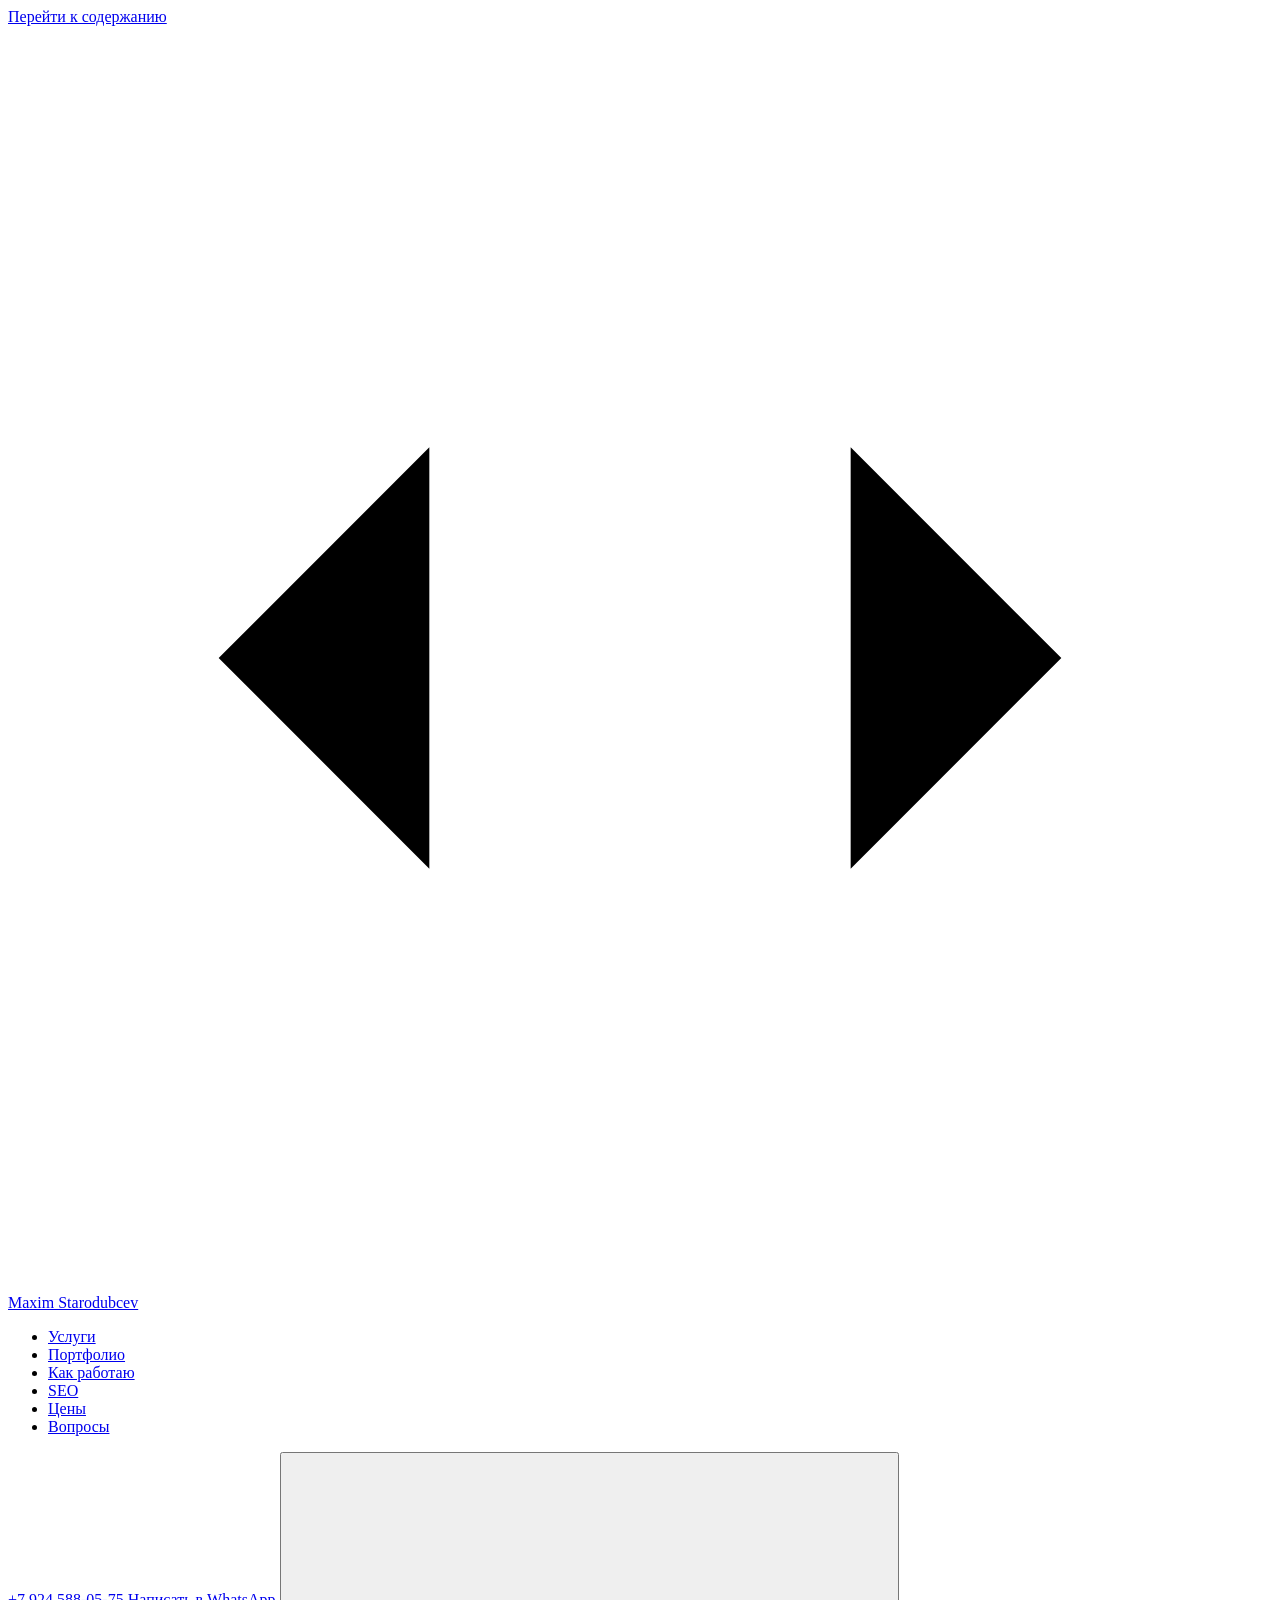
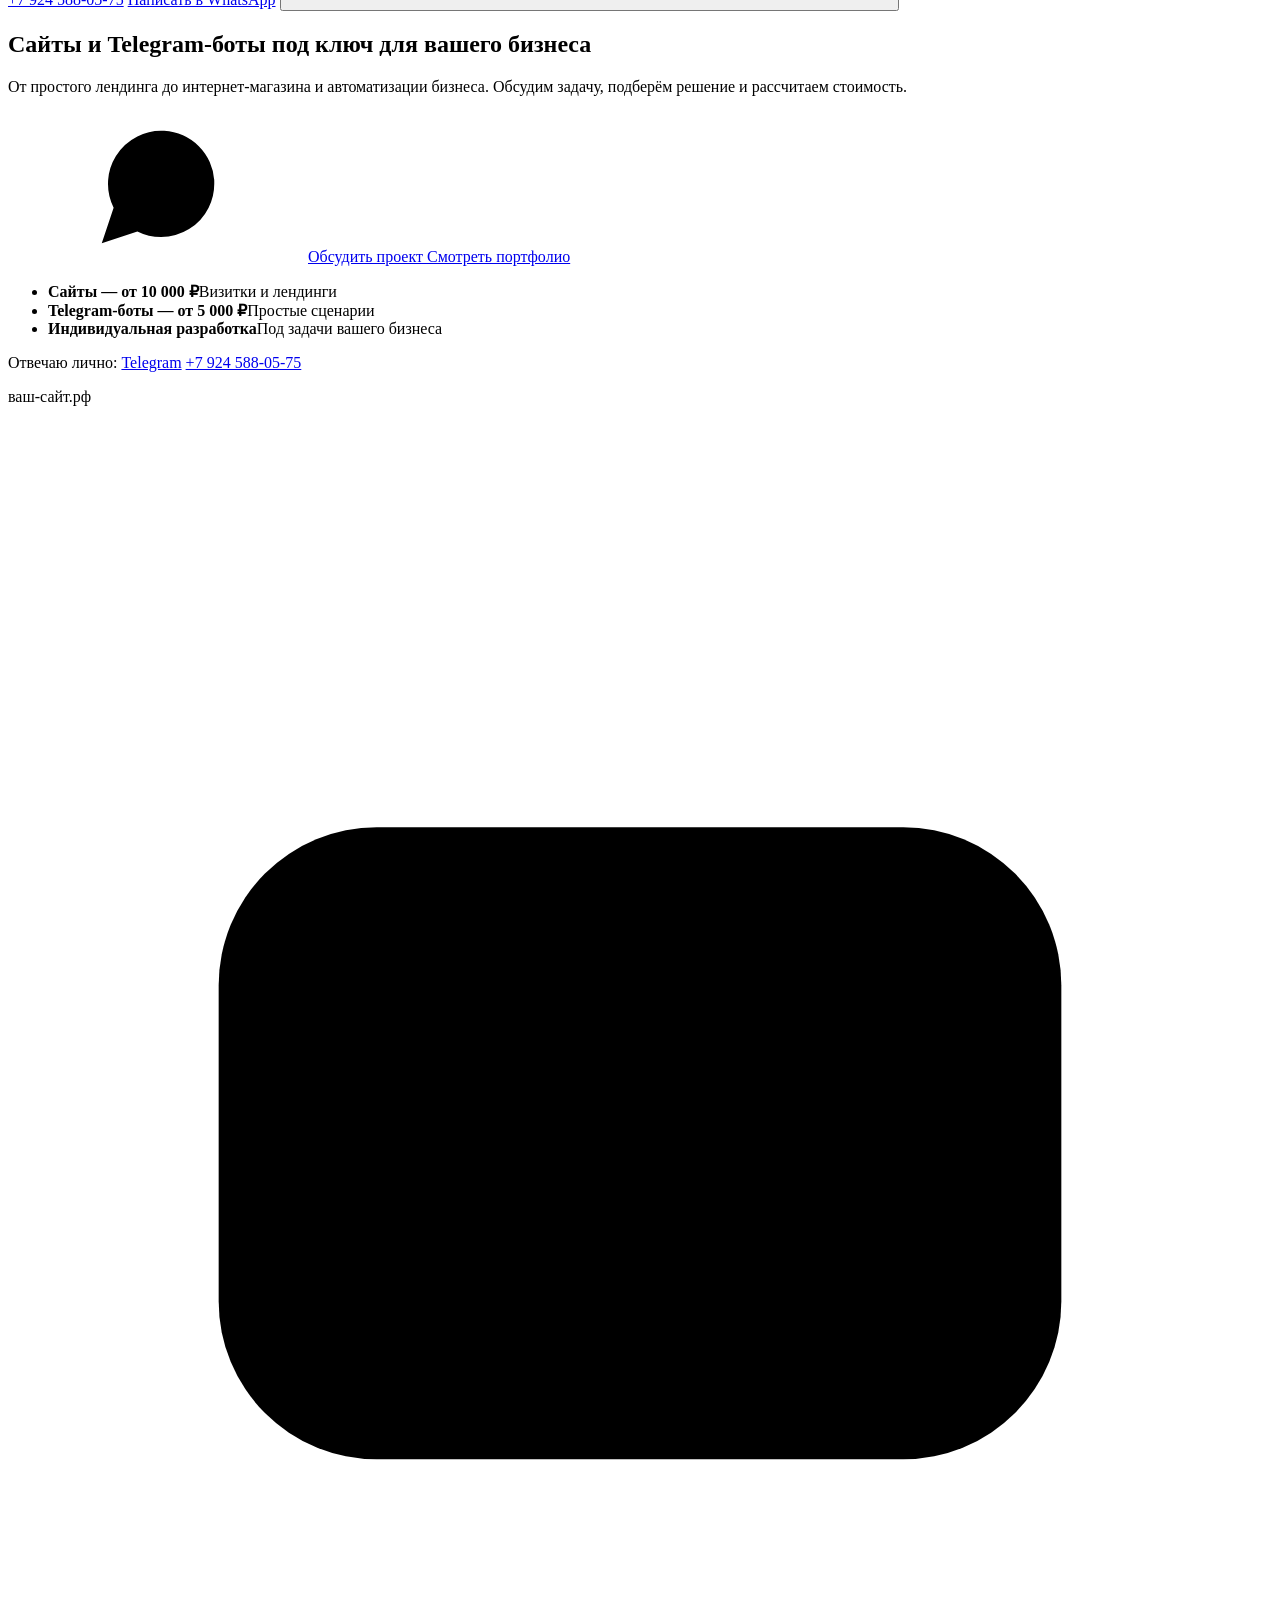
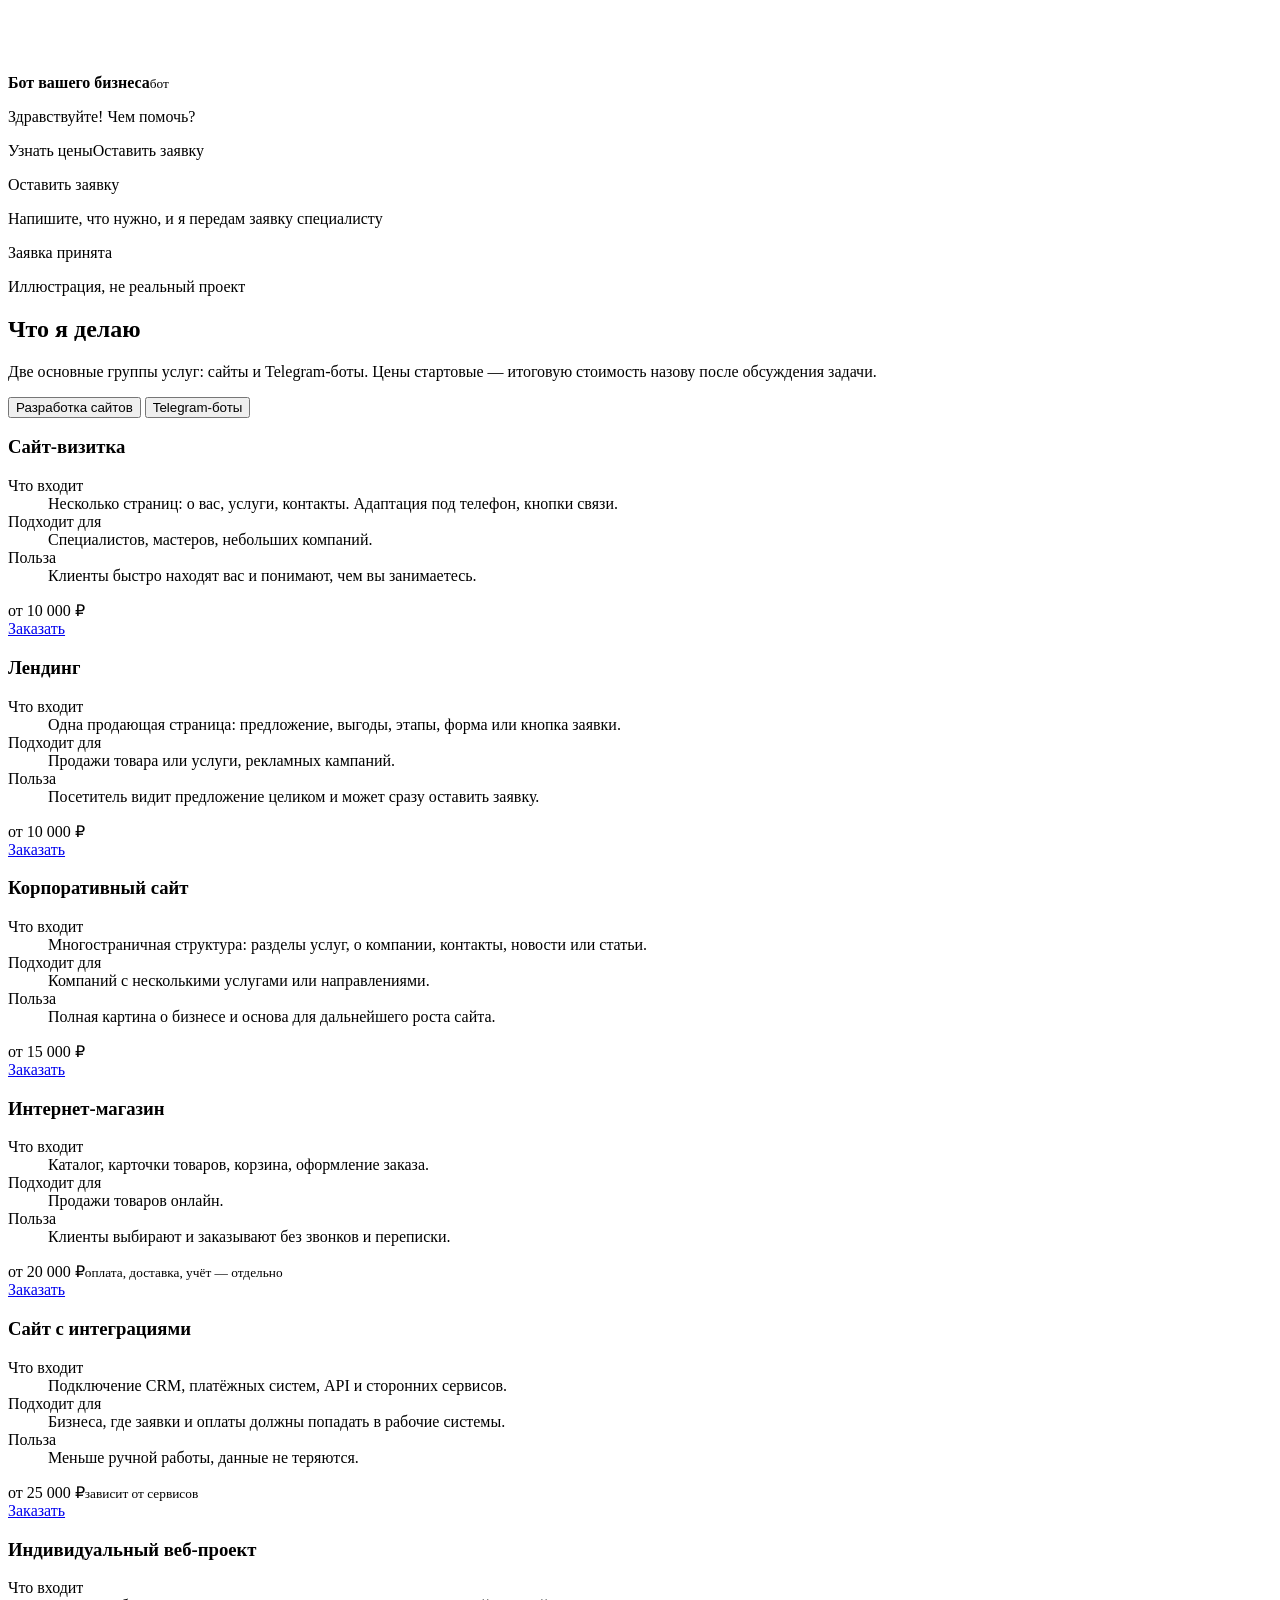
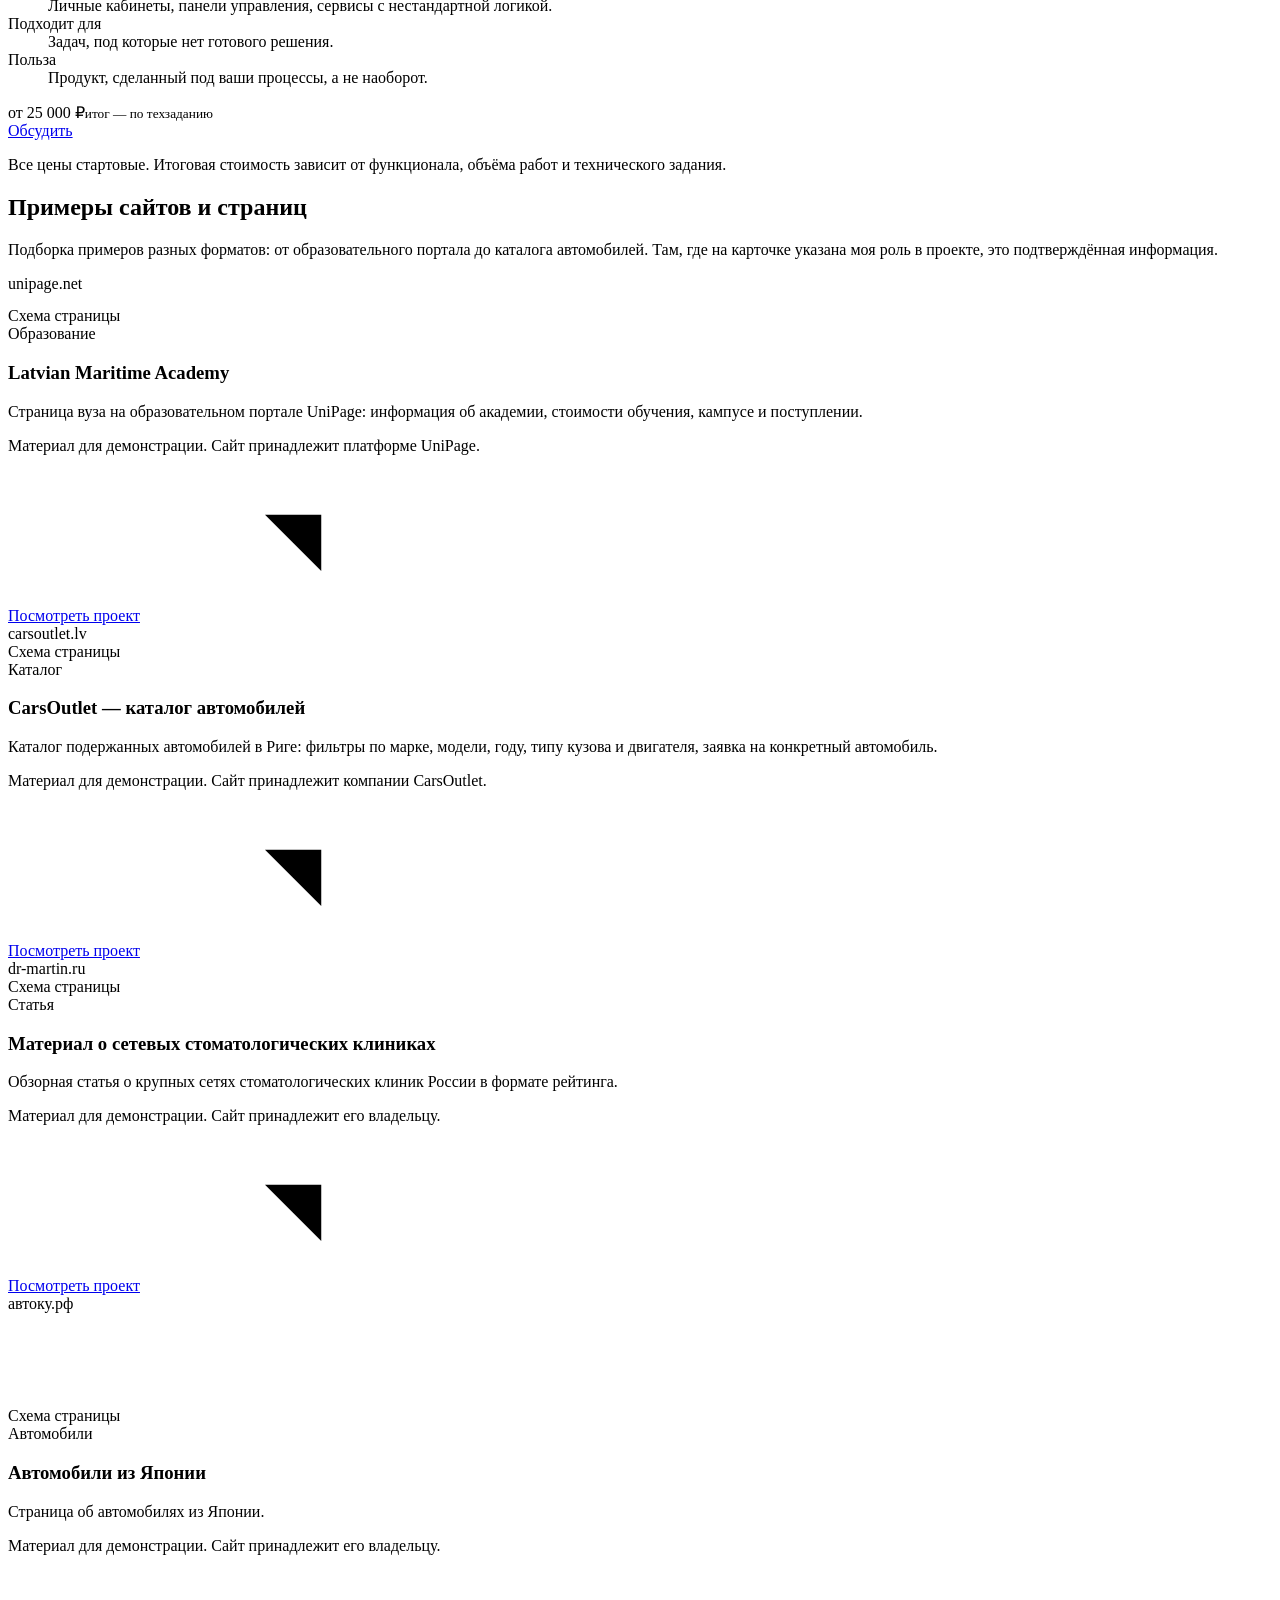
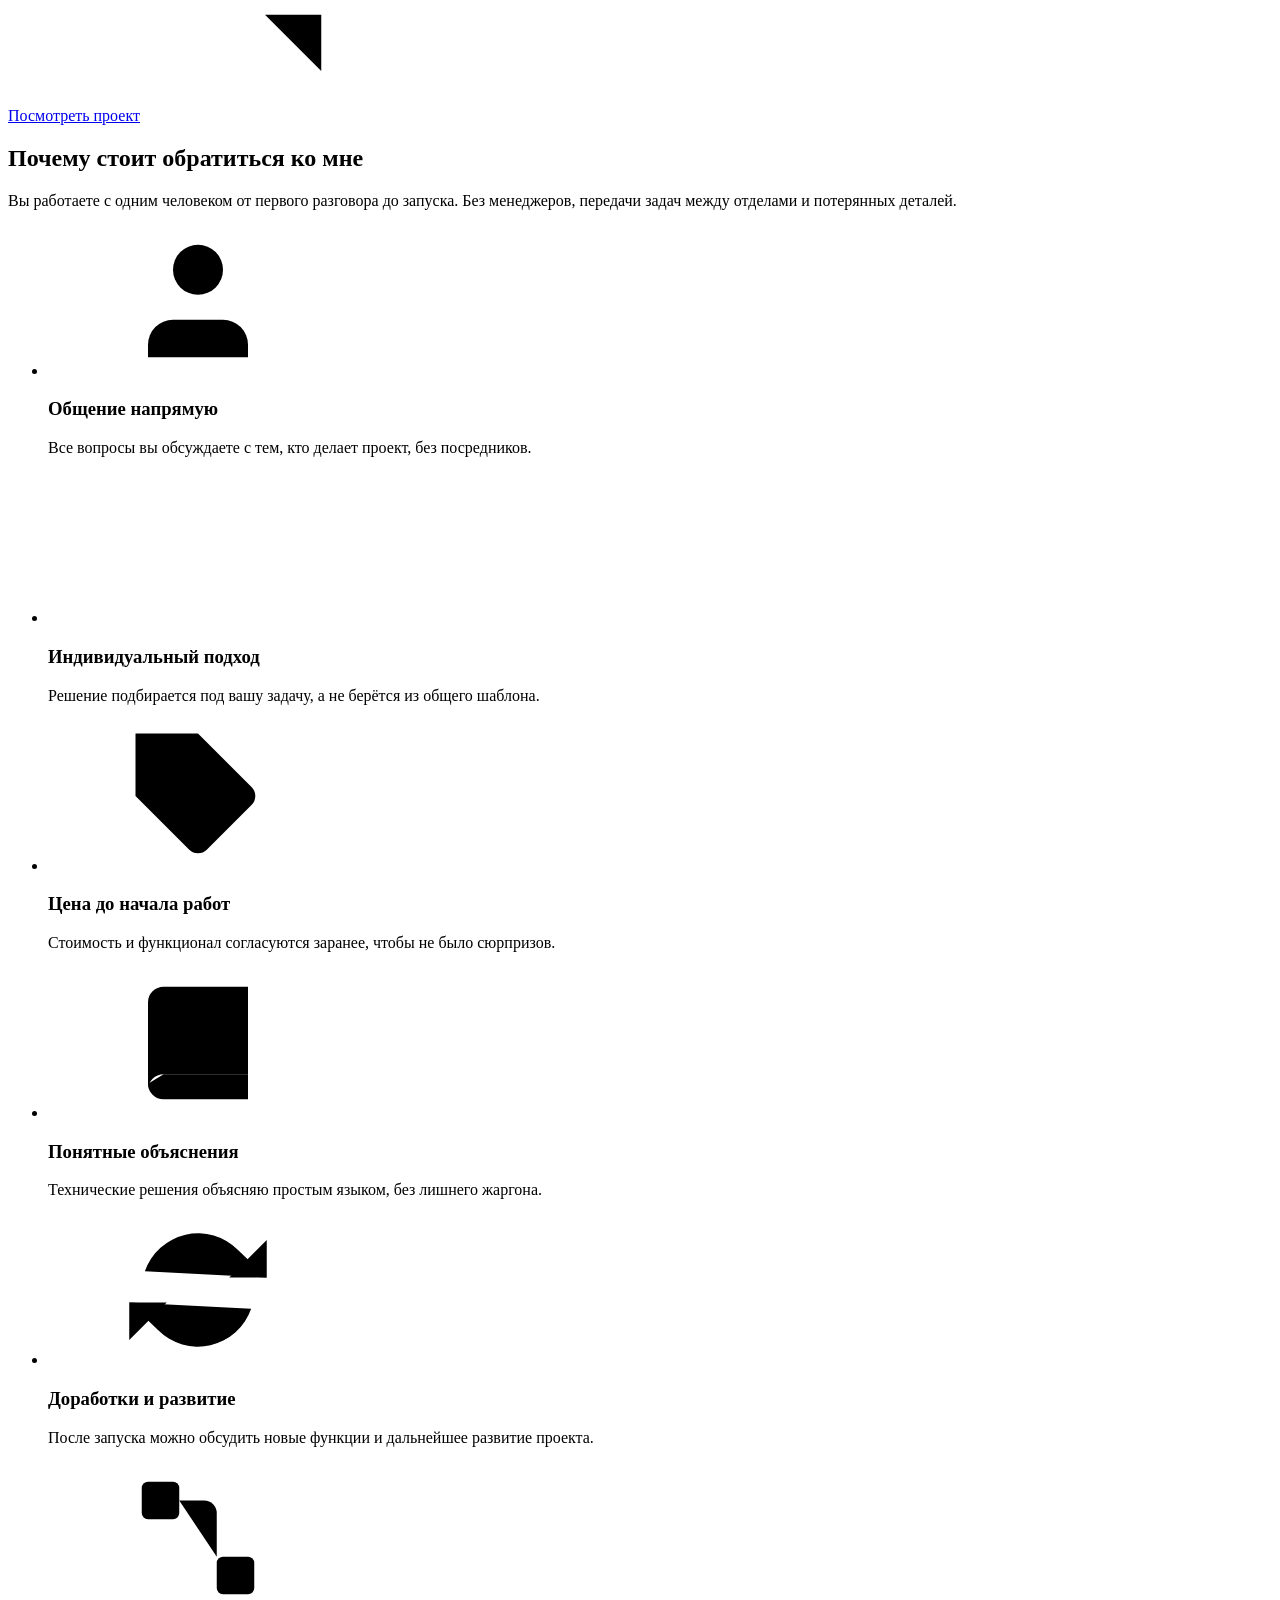
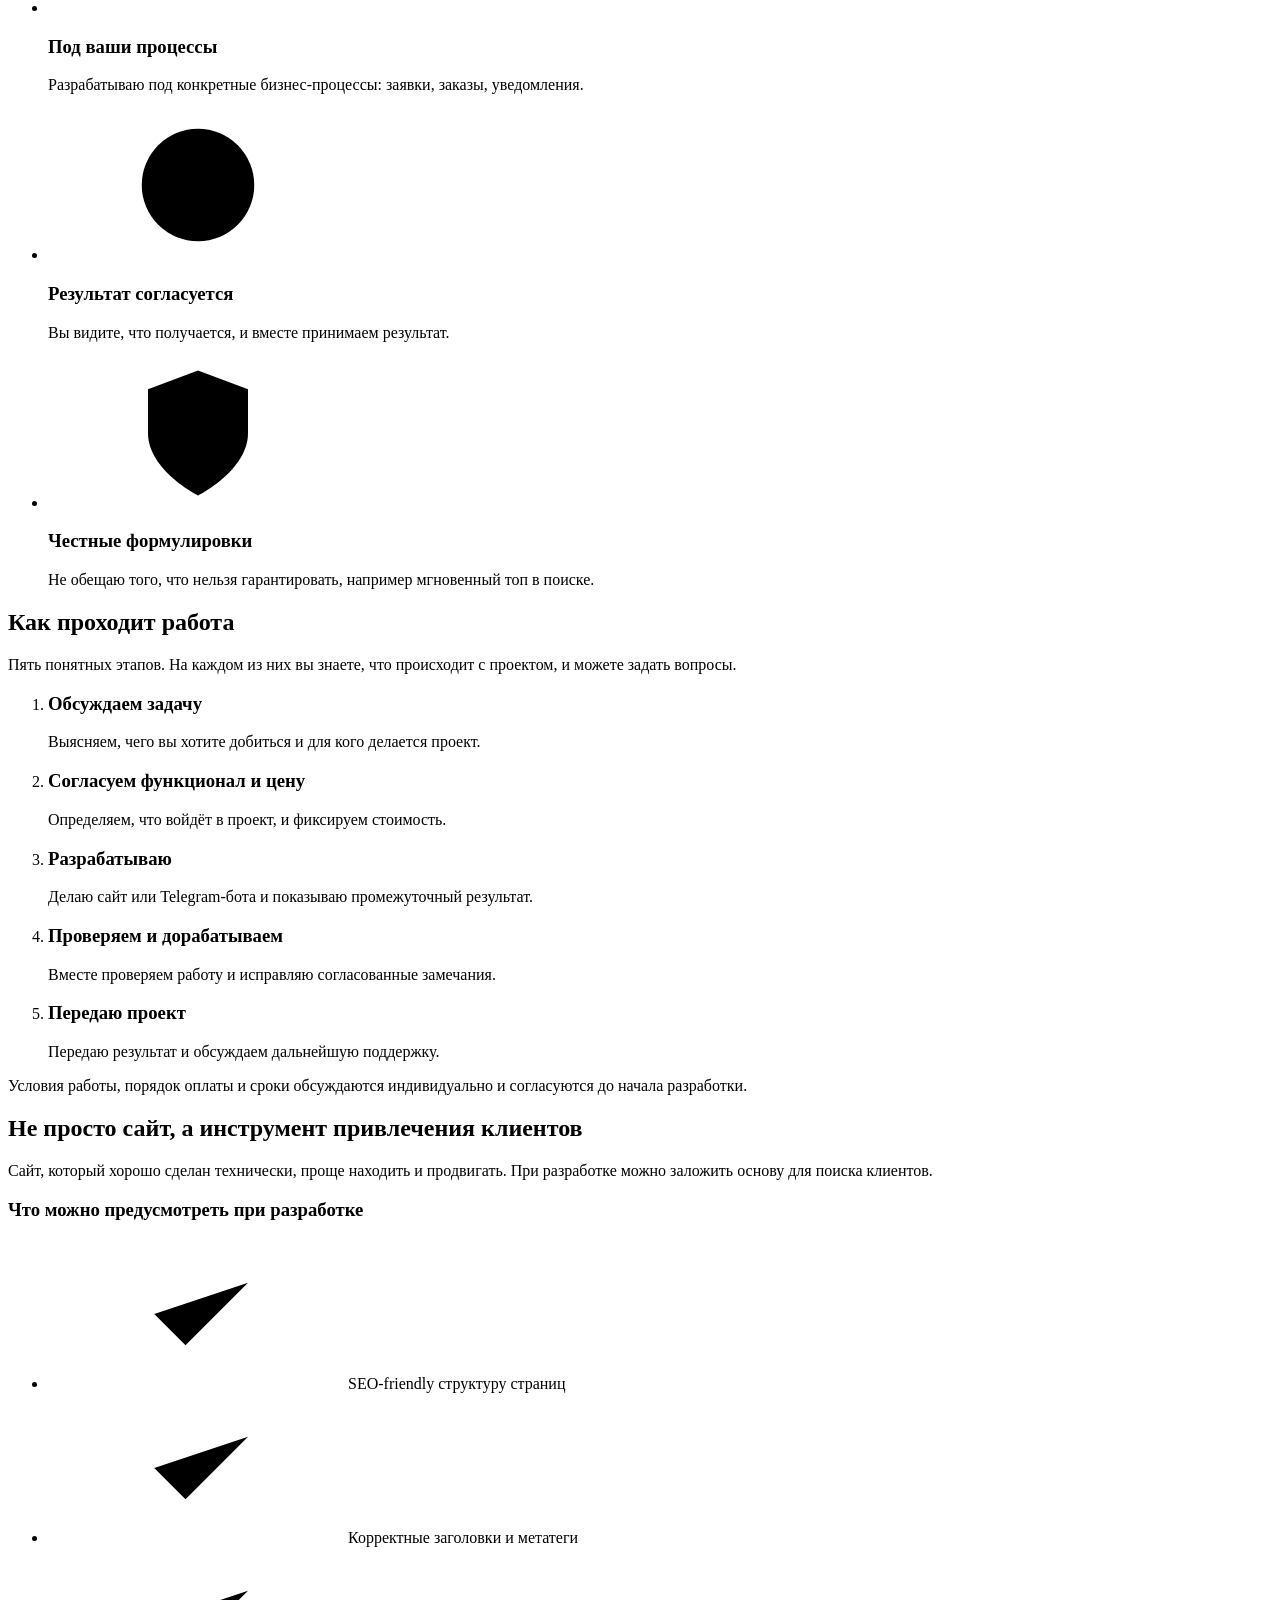
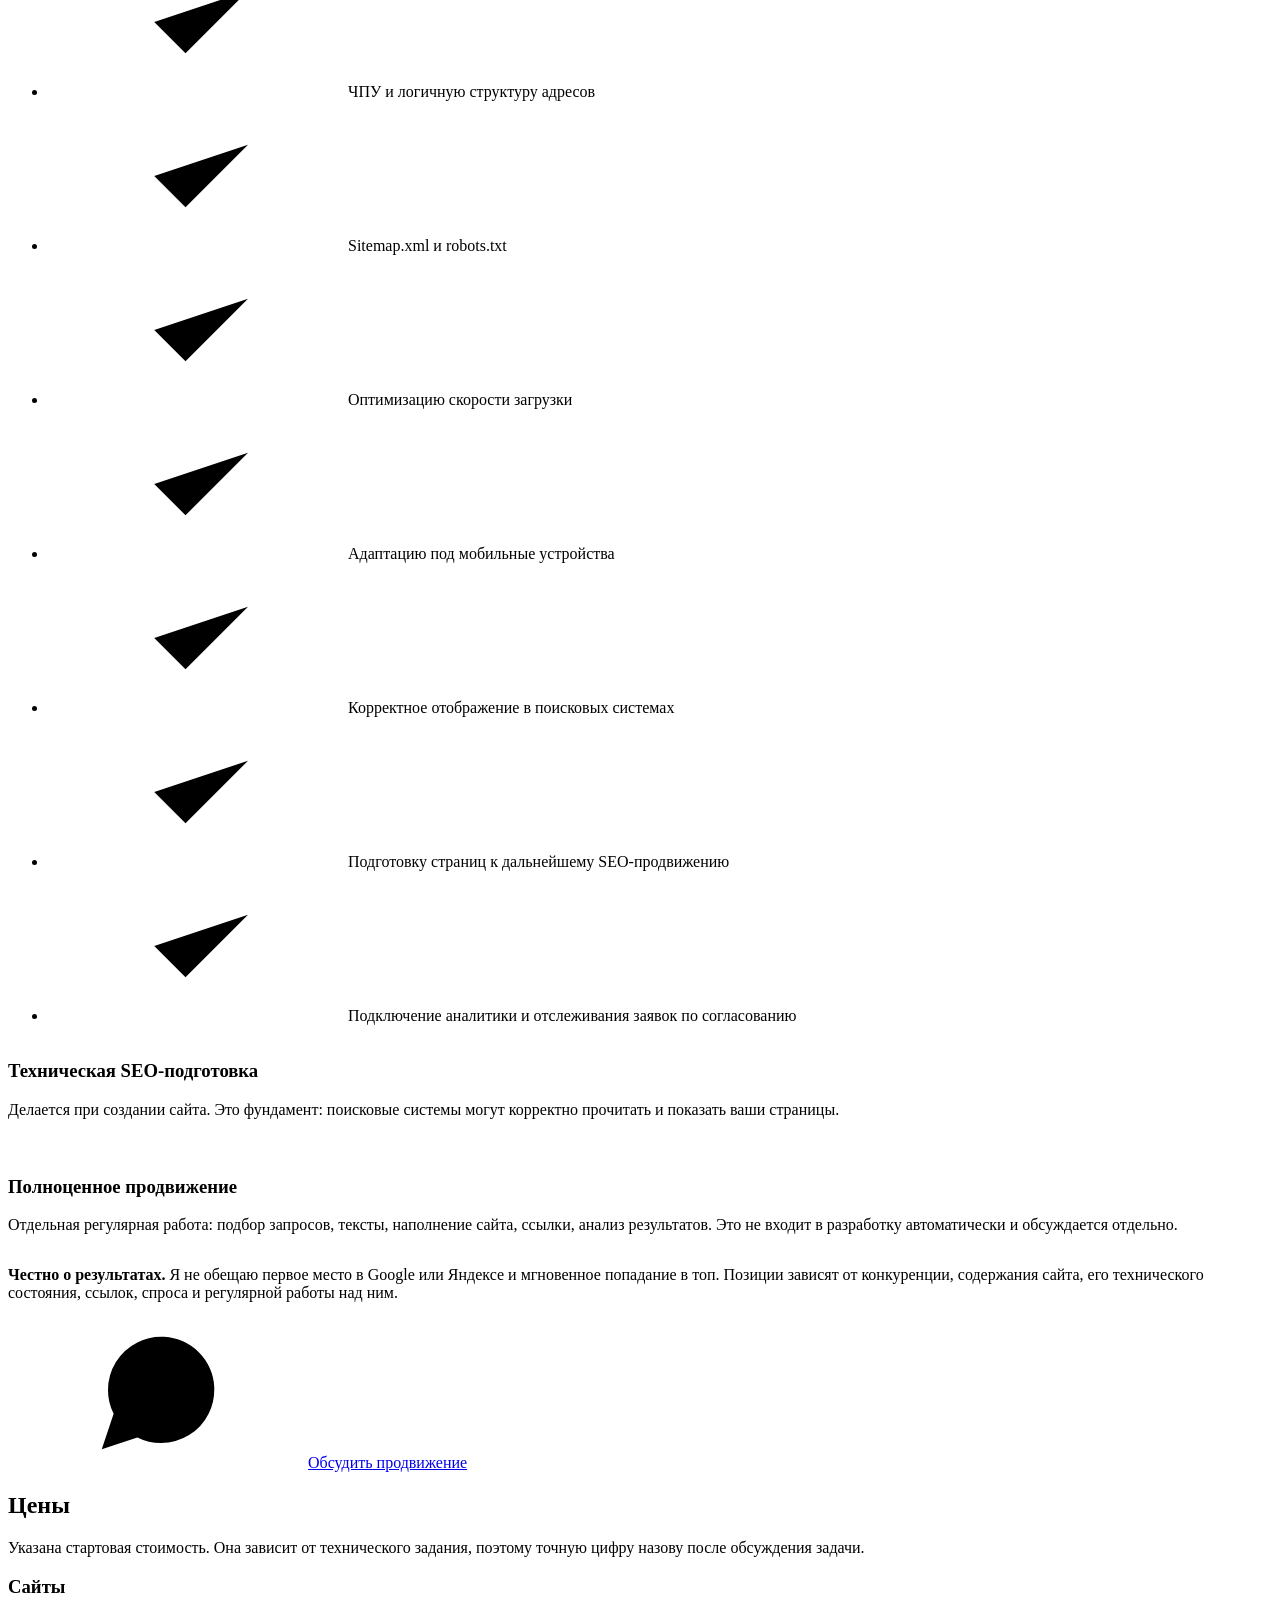
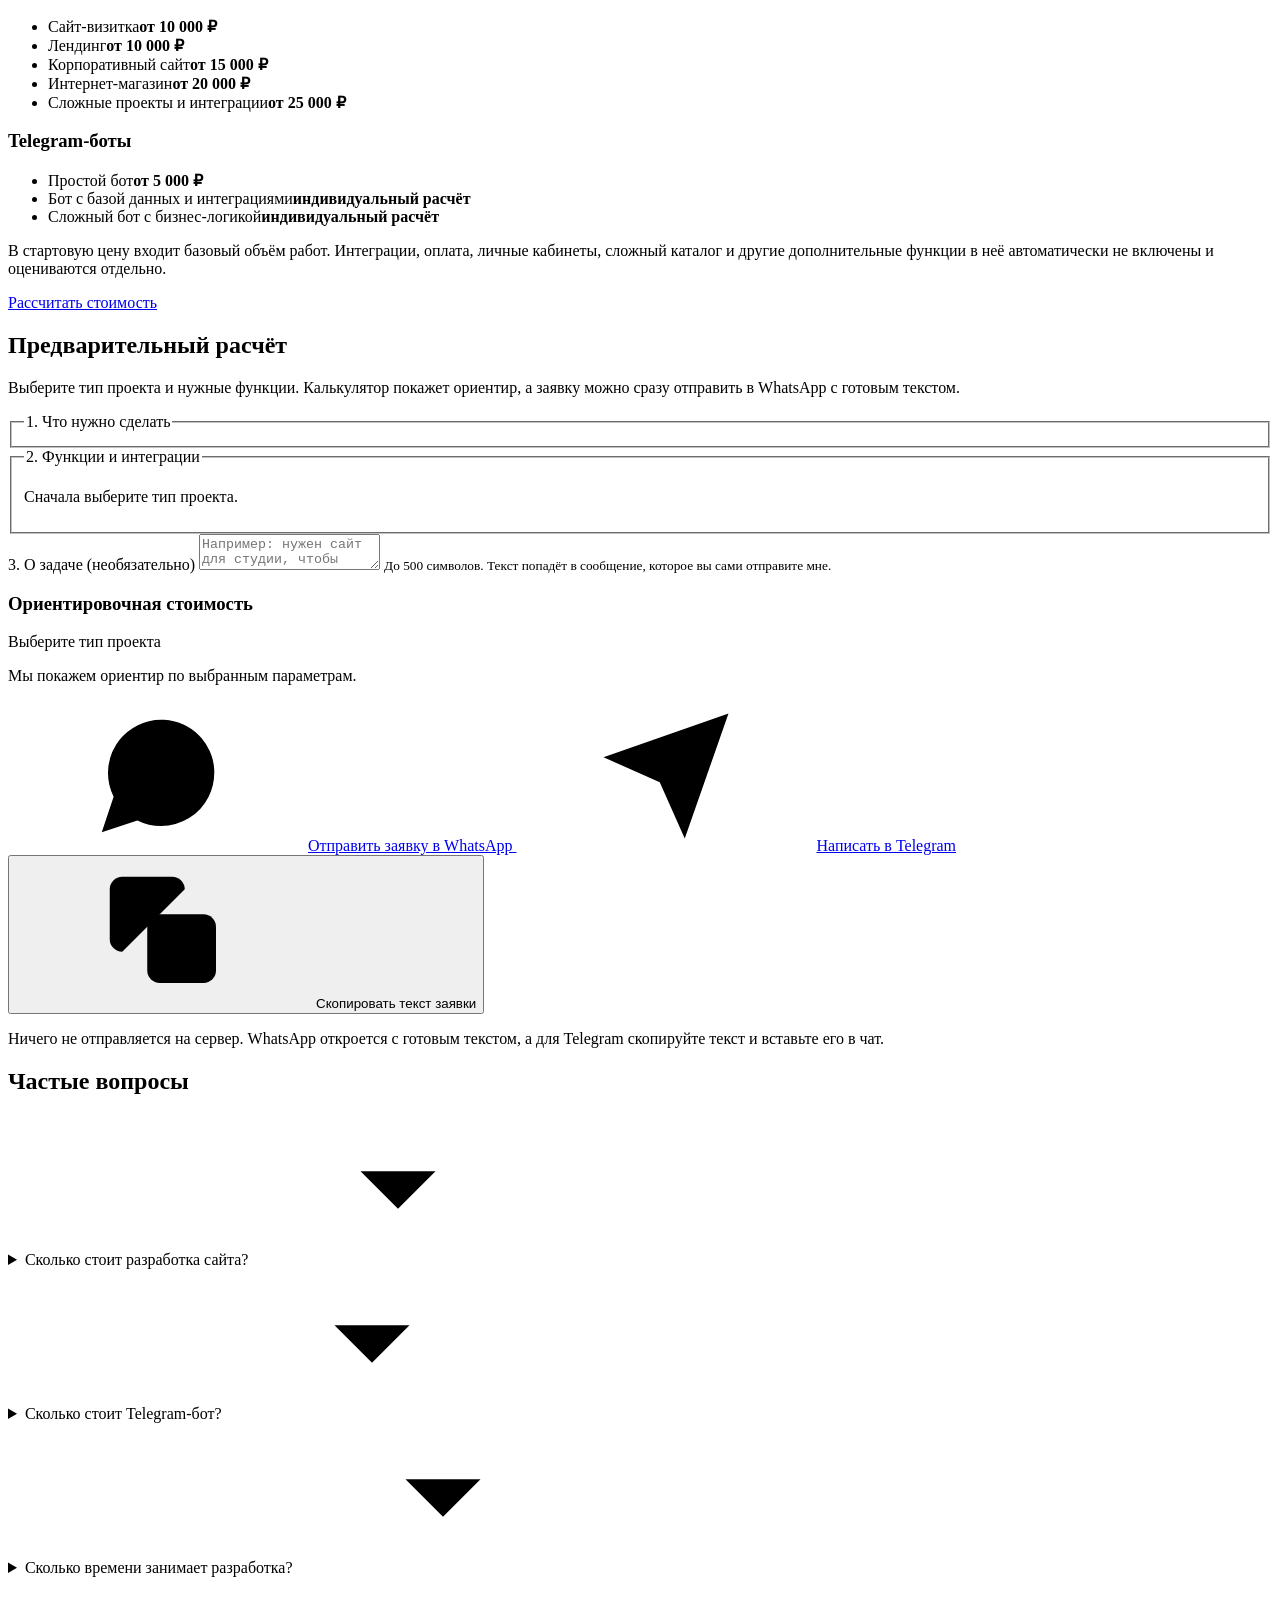
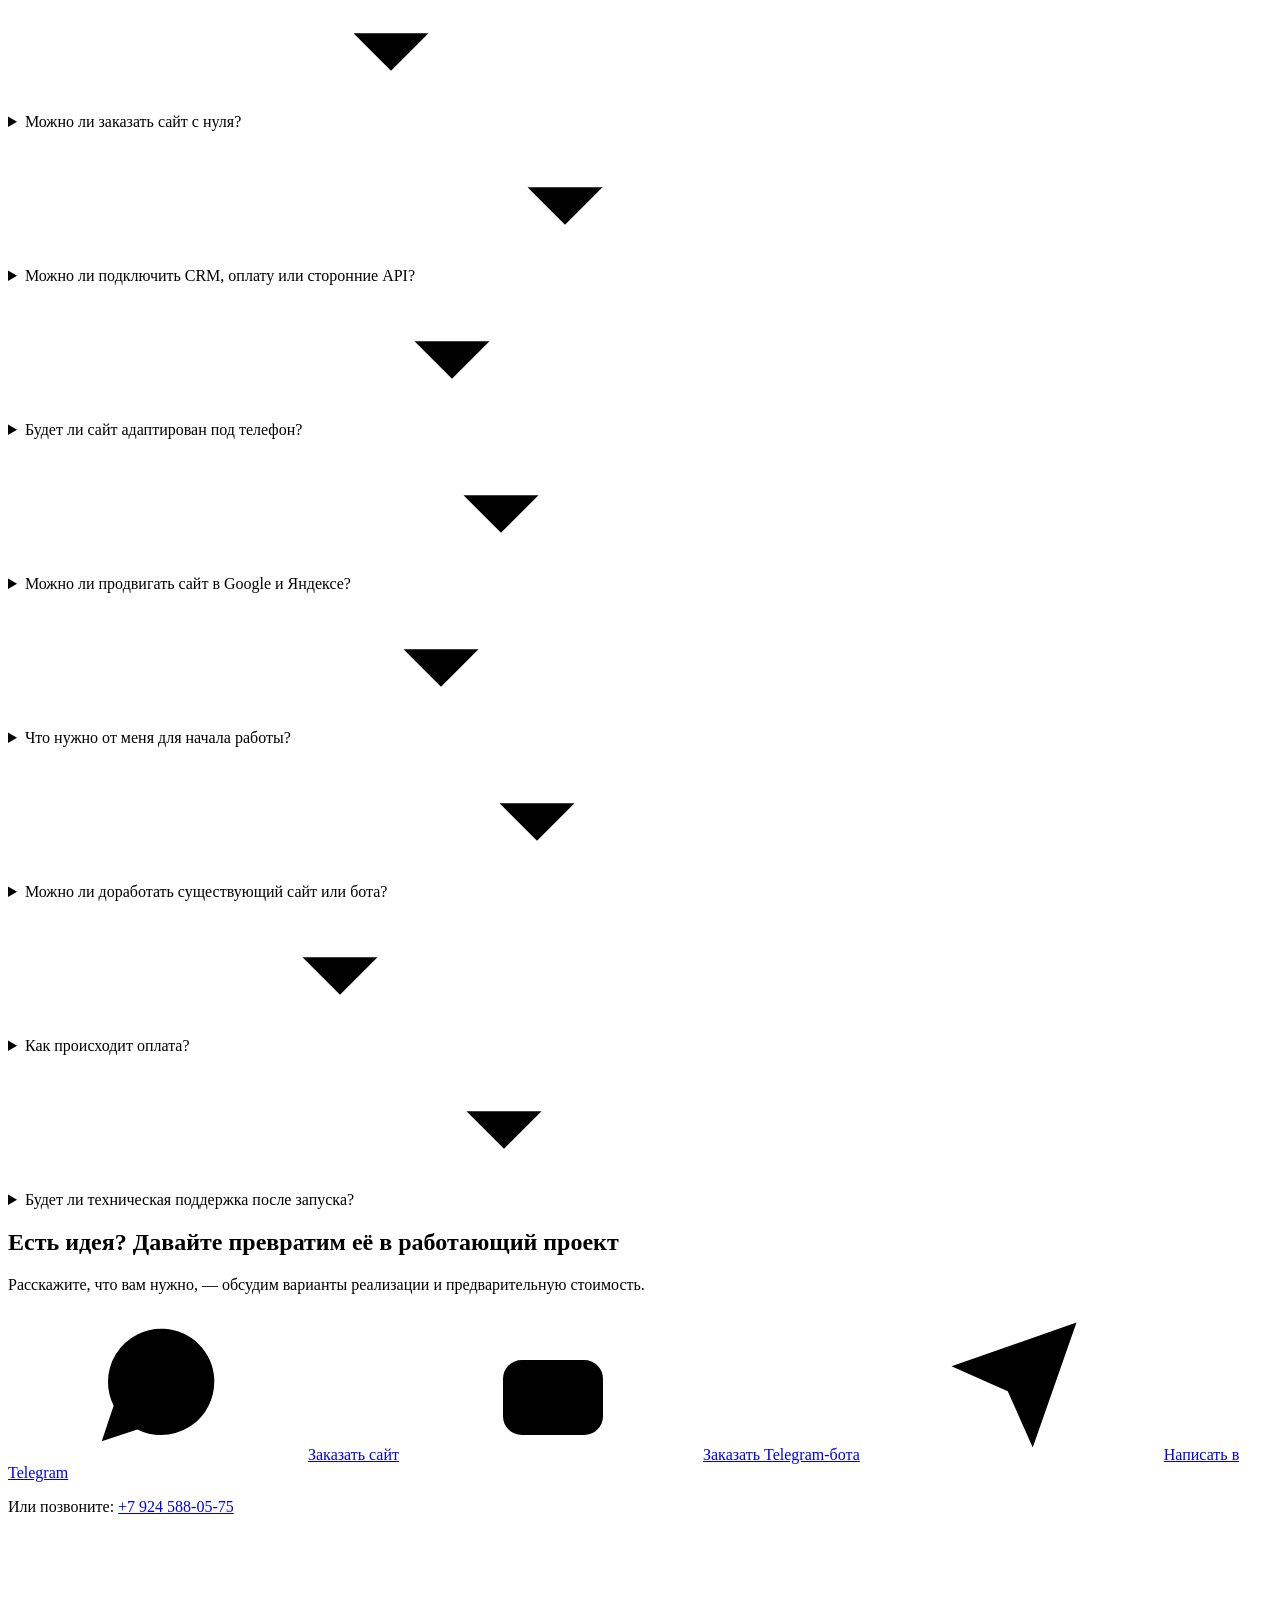
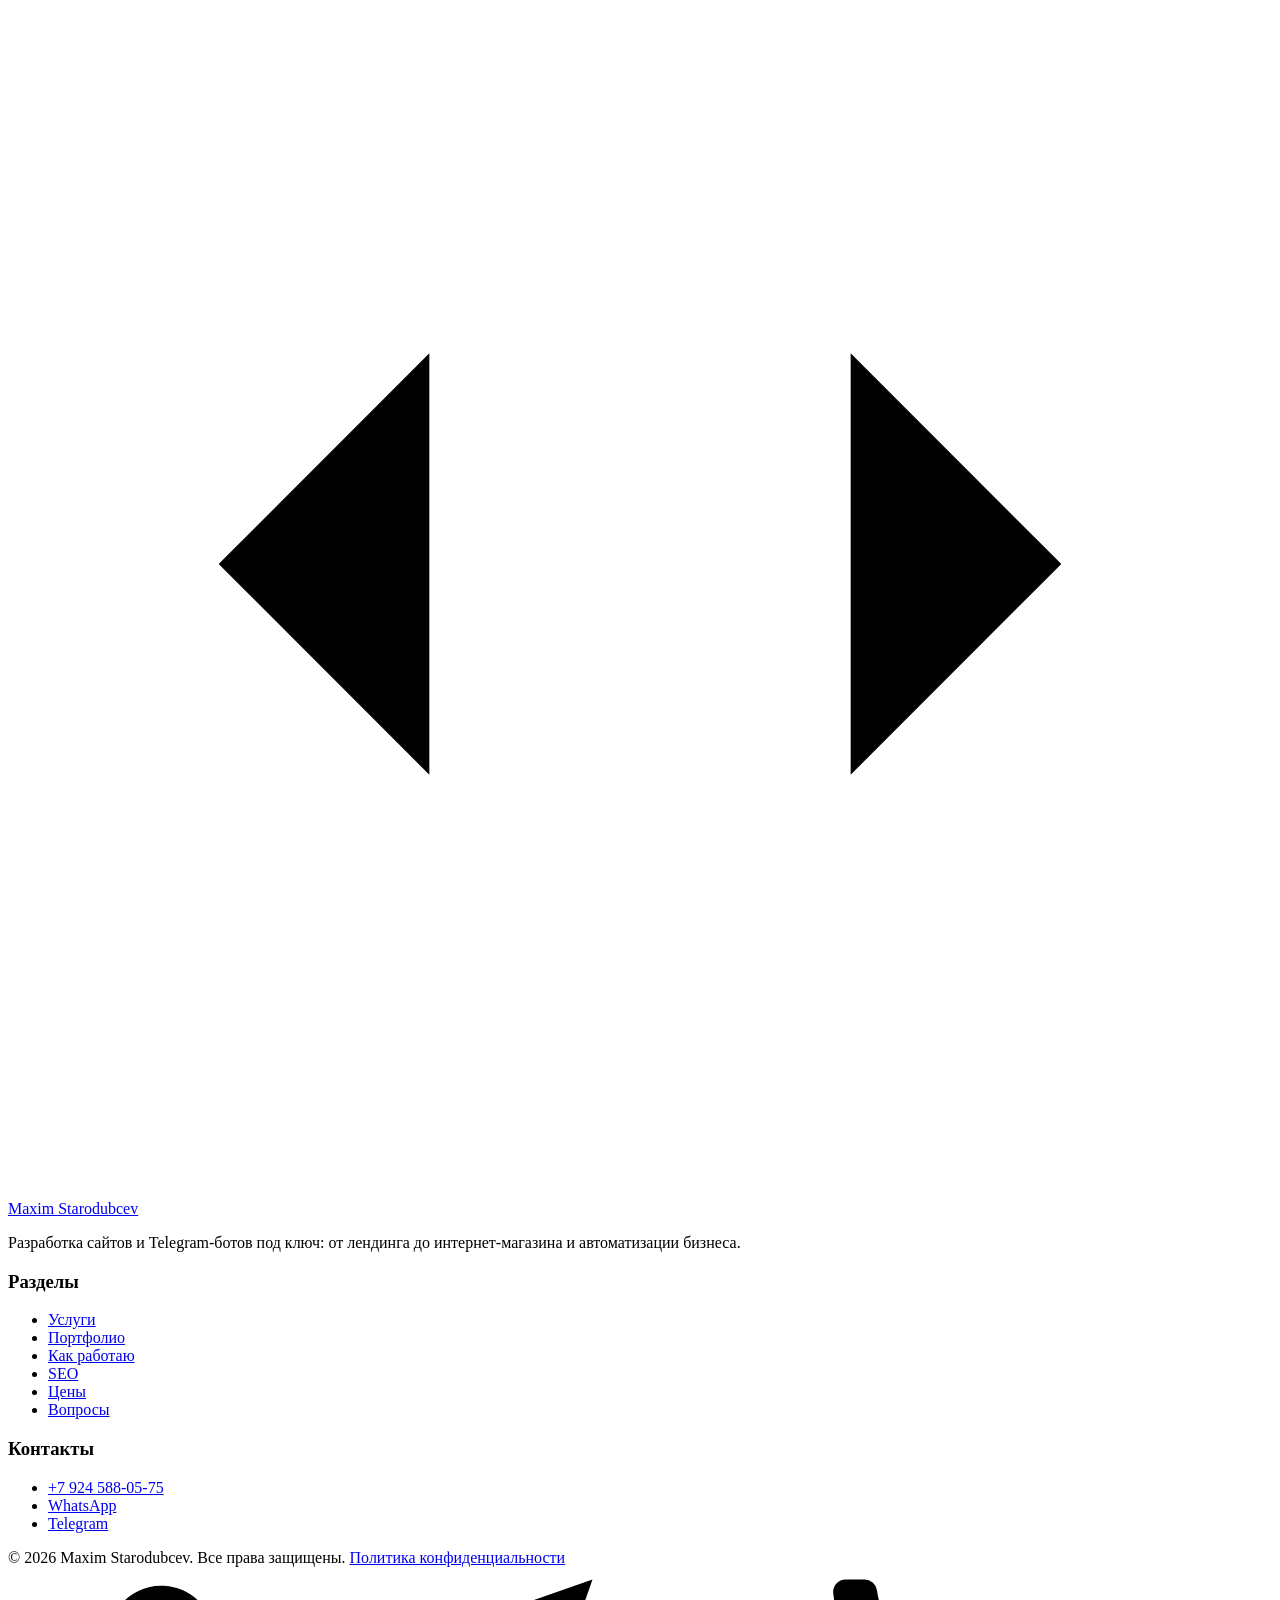
==== index.html @ 041e2ef7 "nice" ====
<!DOCTYPE html>
<html lang="ru">
<head>
  <meta charset="utf-8">
  <meta name="viewport" content="width=device-width, initial-scale=1">
  <title>Разработка сайтов и Telegram-ботов под ключ | Maxim Starodubcev</title>
  <meta name="description" content="Частный разработчик: сайты-визитки, лендинги, интернет-магазины и Telegram-боты под ключ. Сайты от 10 000 ₽, боты от 5 000 ₽. Общение напрямую, без посредников.">
  <meta name="theme-color" content="#0f1011">

  <!-- ЗАМЕНИТЕ YOUR-DOMAIN.ru на адрес сайта (или запустите scripts/set-domain.py) -->
  <link rel="canonical" href="https://YOUR-DOMAIN.ru/">

  <meta property="og:type" content="website">
  <meta property="og:locale" content="ru_RU">
  <meta property="og:site_name" content="Maxim Starodubcev">
  <meta property="og:title" content="Сайты и Telegram-боты под ключ для вашего бизнеса">
  <meta property="og:description" content="От лендинга до интернет-магазина и автоматизации бизнеса. Сайты от 10 000 ₽, Telegram-боты от 5 000 ₽.">
  <meta property="og:url" content="https://YOUR-DOMAIN.ru/">
  <meta property="og:image" content="https://YOUR-DOMAIN.ru/assets/og-image.png">
  <meta property="og:image:width" content="1200">
  <meta property="og:image:height" content="630">
  <meta name="twitter:card" content="summary_large_image">

  <link rel="icon" href="assets/favicon.svg" type="image/svg+xml">

  <!-- Подтверждение прав (вставьте код из кабинетов, когда будете подключать):
  <meta name="google-site-verification" content="...">
  <meta name="yandex-verification" content="...">
  -->

  <link rel="preconnect" href="https://fonts.googleapis.com">
  <link rel="preconnect" href="https://fonts.gstatic.com" crossorigin>
  <link href="https://fonts.googleapis.com/css2?family=Onest:wght@400;500;600;700&display=swap" rel="stylesheet">
  <link rel="stylesheet" href="assets/css/styles.css">

  <!-- Аналитика (Яндекс Метрика / Google Analytics): вставьте счётчик здесь по согласованию -->

  <script type="application/ld+json">
  {
    "@context": "https://schema.org",
    "@type": "ProfessionalService",
    "name": "Maxim Starodubcev",
    "url": "https://YOUR-DOMAIN.ru/",
    "description": "Разработка сайтов и Telegram-ботов под ключ: сайты-визитки, лендинги, корпоративные сайты, интернет-магазины, боты для бизнеса.",
    "telephone": "+79245880575",
    "sameAs": ["https://t.me/moonlightdom"],
    "areaServed": "RU",
    "serviceType": ["Разработка сайтов", "Разработка Telegram-ботов"]
  }
  </script>
</head>
<body>
  <a class="skip-link" href="#main">Перейти к содержанию</a>

  <!-- Иконки -->
  <svg width="0" height="0" style="position:absolute" aria-hidden="true" focusable="false">
    <symbol id="i-menu" viewBox="0 0 24 24"><path d="M4 6h16M4 12h16M4 18h16"/></symbol>
    <symbol id="i-x" viewBox="0 0 24 24"><path d="M18 6L6 18M6 6l12 12"/></symbol>
    <symbol id="i-chev" viewBox="0 0 24 24"><path d="M6 9l6 6 6-6"/></symbol>
    <symbol id="i-check" viewBox="0 0 24 24"><path d="M5 12l5 5L20 7"/></symbol>
    <symbol id="i-phone" viewBox="0 0 24 24"><path d="M22 16.92v3a2 2 0 0 1-2.18 2 19.79 19.79 0 0 1-8.63-3.07 19.5 19.5 0 0 1-6-6 19.79 19.79 0 0 1-3.07-8.67A2 2 0 0 1 4.11 2h3a2 2 0 0 1 2 1.72c.13.96.36 1.9.7 2.81a2 2 0 0 1-.45 2.11L8.09 9.91a16 16 0 0 0 6 6l1.27-1.27a2 2 0 0 1 2.11-.45c.91.34 1.85.57 2.81.7A2 2 0 0 1 22 16.92z"/></symbol>
    <symbol id="i-chat" viewBox="0 0 24 24"><path d="M21 11.5a8.38 8.38 0 0 1-.9 3.8 8.5 8.5 0 0 1-7.6 4.7 8.38 8.38 0 0 1-3.8-.9L3 21l1.9-5.7a8.38 8.38 0 0 1-.9-3.8 8.5 8.5 0 0 1 4.7-7.6 8.38 8.38 0 0 1 3.8-.9h.5a8.48 8.48 0 0 1 8 8v.5z"/></symbol>
    <symbol id="i-send" viewBox="0 0 24 24"><path d="M22 2L11 13M22 2l-7 20-4-9-9-4 20-7z"/></symbol>
    <symbol id="i-ext" viewBox="0 0 24 24"><path d="M7 17L17 7M8 7h9v9"/></symbol>
    <symbol id="i-copy" viewBox="0 0 24 24"><rect x="9" y="9" width="11" height="11" rx="2"/><path d="M5 15a2 2 0 0 1-2-2V5a2 2 0 0 1 2-2h8a2 2 0 0 1 2 2"/></symbol>
    <symbol id="i-user" viewBox="0 0 24 24"><path d="M20 21v-2a4 4 0 0 0-4-4H8a4 4 0 0 0-4 4v2"/><circle cx="12" cy="7" r="4"/></symbol>
    <symbol id="i-sliders" viewBox="0 0 24 24"><path d="M4 21v-7M4 10V3M12 21v-9M12 8V3M20 21v-5M20 12V3M1 14h6M9 8h6M17 16h6"/></symbol>
    <symbol id="i-tag" viewBox="0 0 24 24"><path d="M20.6 13.4l-7.2 7.2a2 2 0 0 1-2.8 0L2 12V2h10l8.6 8.6a2 2 0 0 1 0 2.8z"/><path d="M7 7h.01"/></symbol>
    <symbol id="i-book" viewBox="0 0 24 24"><path d="M4 19.5A2.5 2.5 0 0 1 6.5 17H20V3H6.5A2.5 2.5 0 0 0 4 5.5v14z"/><path d="M6.5 17H20v4H6.5A2.5 2.5 0 0 1 4 18.5"/></symbol>
    <symbol id="i-refresh" viewBox="0 0 24 24"><path d="M23 4v6h-6M1 20v-6h6"/><path d="M3.5 9a9 9 0 0 1 14.9-3.4L23 10M1 14l4.6 4.4A9 9 0 0 0 20.5 15"/></symbol>
    <symbol id="i-flow" viewBox="0 0 24 24"><rect x="3" y="3" width="6" height="6" rx="1"/><rect x="15" y="15" width="6" height="6" rx="1"/><path d="M9 6h4a2 2 0 0 1 2 2v7"/></symbol>
    <symbol id="i-okc" viewBox="0 0 24 24"><circle cx="12" cy="12" r="9"/><path d="M8 12l3 3 5-6"/></symbol>
    <symbol id="i-shield" viewBox="0 0 24 24"><path d="M12 22s8-4 8-10V5l-8-3-8 3v7c0 6 8 10 8 10z"/></symbol>
    <symbol id="i-bot" viewBox="0 0 24 24"><rect x="4" y="8" width="16" height="12" rx="3"/><path d="M12 8V4M9 13v1.5M15 13v1.5"/></symbol>
  </svg>

  <header class="site-header" id="top">
    <div class="container header-in">
      <a class="logo" href="#top" aria-label="Maxim Starodubcev — на главную">
        <span class="logo-mark" aria-hidden="true"><svg viewBox="0 0 24 24"><path d="M8 8l-4 4 4 4M16 8l4 4-4 4"/></svg></span>
        Maxim Starodubcev
      </a>
      <nav class="nav" id="nav" aria-label="Основная навигация">
        <ul class="nav-list">
          <li><a href="#services">Услуги</a></li>
          <li><a href="#portfolio">Портфолио</a></li>
          <li><a href="#process">Как работаю</a></li>
          <li><a href="#seo">SEO</a></li>
          <li><a href="#prices">Цены</a></li>
          <li><a href="#faq">Вопросы</a></li>
        </ul>
      </nav>
      <a class="header-phone" href="tel:+79245880575" data-tel>+7 924 588-05-75</a>
      <a class="btn btn--primary btn--sm header-cta" href="https://wa.me/79245880575" data-wa data-wa-text="Здравствуйте! Хочу обсудить проект." target="_blank" rel="noopener">Написать в WhatsApp</a>
      <button class="burger" type="button" aria-expanded="false" aria-controls="nav" aria-label="Открыть меню">
        <svg class="icon i-open" aria-hidden="true"><use href="#i-menu"/></svg>
        <svg class="icon i-close" aria-hidden="true"><use href="#i-x"/></svg>
      </button>
    </div>
  </header>

  <main id="main">

    <!-- ============ 1. ПЕРВЫЙ ЭКРАН ============ -->
    <section class="hero" aria-labelledby="hero-title">
      <div class="container hero-grid">
        <div>
          <h1 id="hero-title">Сайты и Telegram-боты под ключ для вашего бизнеса</h1>
          <p class="hero-lead">От простого лендинга до интернет-магазина и автоматизации бизнеса. Обсудим задачу, подберём решение и рассчитаем стоимость.</p>
          <div class="hero-actions">
            <a class="btn btn--primary" href="https://wa.me/79245880575" data-wa data-wa-text="Здравствуйте! Хочу обсудить проект." target="_blank" rel="noopener">
              <svg class="icon" aria-hidden="true"><use href="#i-chat"/></svg>Обсудить проект
            </a>
            <a class="btn btn--ghost" href="#portfolio">Смотреть портфолио</a>
          </div>
          <ul class="hero-prices" aria-label="Стартовые цены">
            <li><b>Сайты — от 10 000 ₽</b><span>Визитки и лендинги</span></li>
            <li><b>Telegram-боты — от 5 000 ₽</b><span>Простые сценарии</span></li>
            <li><b>Индивидуальная разработка</b><span>Под задачи вашего бизнеса</span></li>
          </ul>
          <p class="hero-direct">
            <span>Отвечаю лично:</span>
            <a href="https://t.me/moonlightdom" data-tg target="_blank" rel="noopener">Telegram</a>
            <a href="tel:+79245880575" data-tel>+7 924 588-05-75</a>
          </p>
        </div>

        <div class="stage" aria-hidden="true">
          <div class="mock-browser">
            <div class="mb-bar"><i></i><i></i><i></i><span class="mb-url">ваш-сайт.рф</span></div>
            <div class="mb-body">
              <div class="mb-nav"><b></b><span></span><span></span><span></span><em></em></div>
              <div class="mb-hero"><div class="mb-h"></div><div class="mb-h s"></div><div class="mb-p"></div><div class="mb-p s"></div><div class="mb-btn"></div></div>
              <div class="mb-cards"><div></div><div></div><div></div></div>
            </div>
          </div>
          <div class="mock-phone">
            <div class="ph-head">
              <span class="ph-ava"><svg viewBox="0 0 24 24"><rect x="4" y="8" width="16" height="12" rx="3"/><path d="M12 8V4M9 13v1.5M15 13v1.5"/></svg></span>
              <div><b>Бот вашего бизнеса</b><small>бот</small></div>
            </div>
            <div class="ph-chat">
              <p class="msg in" style="--d:.7s">Здравствуйте! Чем помочь?</p>
              <div class="chips" style="--d:1.3s"><span>Узнать цены</span><span>Оставить заявку</span></div>
              <p class="msg out" style="--d:2.3s">Оставить заявку</p>
              <p class="msg in" style="--d:3.2s">Напишите, что нужно, и я передам заявку специалисту</p>
              <p class="msg ok" style="--d:4.3s">Заявка принята</p>
            </div>
          </div>
          <span class="stage-note">Иллюстрация, не реальный проект</span>
        </div>
      </div>
    </section>

    <!-- ============ 2. УСЛУГИ ============ -->
    <section class="section section--alt" id="services" aria-labelledby="services-title">
      <div class="container">
        <div class="section-head">
          <h2 id="services-title">Что я делаю</h2>
          <p>Две основные группы услуг: сайты и Telegram-боты. Цены стартовые — итоговую стоимость назову после обсуждения задачи.</p>
        </div>

        <div class="tabs" role="tablist" aria-label="Группа услуг">
          <button class="tab" role="tab" id="tab-sites" aria-controls="panel-sites" aria-selected="true" type="button">Разработка сайтов</button>
          <button class="tab" role="tab" id="tab-bots" aria-controls="panel-bots" aria-selected="false" tabindex="-1" type="button">Telegram-боты</button>
        </div>

        <!-- САЙТЫ -->
        <div id="panel-sites" role="tabpanel" aria-labelledby="tab-sites">
          <div class="cards">
            <article class="card">
              <h3>Сайт-визитка</h3>
              <dl>
                <div><dt>Что входит</dt><dd>Несколько страниц: о вас, услуги, контакты. Адаптация под телефон, кнопки связи.</dd></div>
                <div><dt>Подходит для</dt><dd>Специалистов, мастеров, небольших компаний.</dd></div>
                <div><dt>Польза</dt><dd>Клиенты быстро находят вас и понимают, чем вы занимаетесь.</dd></div>
              </dl>
              <div class="card-foot">
                <div class="price">от 10 000 ₽</div>
                <a class="btn btn--ghost btn--sm" href="https://wa.me/79245880575" data-wa data-wa-text="Здравствуйте! Интересует сайт-визитка." target="_blank" rel="noopener">Заказать</a>
              </div>
            </article>

            <article class="card">
              <h3>Лендинг</h3>
              <dl>
                <div><dt>Что входит</dt><dd>Одна продающая страница: предложение, выгоды, этапы, форма или кнопка заявки.</dd></div>
                <div><dt>Подходит для</dt><dd>Продажи товара или услуги, рекламных кампаний.</dd></div>
                <div><dt>Польза</dt><dd>Посетитель видит предложение целиком и может сразу оставить заявку.</dd></div>
              </dl>
              <div class="card-foot">
                <div class="price">от 10 000 ₽</div>
                <a class="btn btn--ghost btn--sm" href="https://wa.me/79245880575" data-wa data-wa-text="Здравствуйте! Интересует лендинг." target="_blank" rel="noopener">Заказать</a>
              </div>
            </article>

            <article class="card">
              <h3>Корпоративный сайт</h3>
              <dl>
                <div><dt>Что входит</dt><dd>Многостраничная структура: разделы услуг, о компании, контакты, новости или статьи.</dd></div>
                <div><dt>Подходит для</dt><dd>Компаний с несколькими услугами или направлениями.</dd></div>
                <div><dt>Польза</dt><dd>Полная картина о бизнесе и основа для дальнейшего роста сайта.</dd></div>
              </dl>
              <div class="card-foot">
                <div class="price">от 15 000 ₽</div>
                <a class="btn btn--ghost btn--sm" href="https://wa.me/79245880575" data-wa data-wa-text="Здравствуйте! Интересует корпоративный сайт." target="_blank" rel="noopener">Заказать</a>
              </div>
            </article>

            <article class="card">
              <h3>Интернет-магазин</h3>
              <dl>
                <div><dt>Что входит</dt><dd>Каталог, карточки товаров, корзина, оформление заказа.</dd></div>
                <div><dt>Подходит для</dt><dd>Продажи товаров онлайн.</dd></div>
                <div><dt>Польза</dt><dd>Клиенты выбирают и заказывают без звонков и переписки.</dd></div>
              </dl>
              <div class="card-foot">
                <div class="price">от 20 000 ₽<small>оплата, доставка, учёт — отдельно</small></div>
                <a class="btn btn--ghost btn--sm" href="https://wa.me/79245880575" data-wa data-wa-text="Здравствуйте! Интересует интернет-магазин." target="_blank" rel="noopener">Заказать</a>
              </div>
            </article>

            <article class="card">
              <h3>Сайт с интеграциями</h3>
              <dl>
                <div><dt>Что входит</dt><dd>Подключение CRM, платёжных систем, API и сторонних сервисов.</dd></div>
                <div><dt>Подходит для</dt><dd>Бизнеса, где заявки и оплаты должны попадать в рабочие системы.</dd></div>
                <div><dt>Польза</dt><dd>Меньше ручной работы, данные не теряются.</dd></div>
              </dl>
              <div class="card-foot">
                <div class="price">от 25 000 ₽<small>зависит от сервисов</small></div>
                <a class="btn btn--ghost btn--sm" href="https://wa.me/79245880575" data-wa data-wa-text="Здравствуйте! Интересует сайт с интеграциями (CRM, оплата, API)." target="_blank" rel="noopener">Заказать</a>
              </div>
            </article>

            <article class="card">
              <h3>Индивидуальный веб-проект</h3>
              <dl>
                <div><dt>Что входит</dt><dd>Личные кабинеты, панели управления, сервисы с нестандартной логикой.</dd></div>
                <div><dt>Подходит для</dt><dd>Задач, под которые нет готового решения.</dd></div>
                <div><dt>Польза</dt><dd>Продукт, сделанный под ваши процессы, а не наоборот.</dd></div>
              </dl>
              <div class="card-foot">
                <div class="price">от 25 000 ₽<small>итог — по техзаданию</small></div>
                <a class="btn btn--ghost btn--sm" href="https://wa.me/79245880575" data-wa data-wa-text="Здравствуйте! Хочу обсудить индивидуальный веб-проект." target="_blank" rel="noopener">Обсудить</a>
              </div>
            </article>
          </div>
        </div>

        <!-- БОТЫ -->
        <div id="panel-bots" role="tabpanel" aria-labelledby="tab-bots" hidden>
          <div class="cards">
            <article class="card">
              <h3>Бот для сбора заявок</h3>
              <dl>
                <div><dt>Что входит</dt><dd>Бот задаёт клиенту вопросы и присылает вам готовую заявку.</dd></div>
                <div><dt>Подходит для</dt><dd>Услуг, записи, консультаций.</dd></div>
                <div><dt>Польза</dt><dd>Заявки приходят в мессенджер, а не теряются в переписках.</dd></div>
              </dl>
              <div class="card-foot">
                <div class="price">от 5 000 ₽<small>простой сценарий</small></div>
                <a class="btn btn--ghost btn--sm" href="https://wa.me/79245880575" data-wa data-wa-text="Здравствуйте! Интересует Telegram-бот для сбора заявок." target="_blank" rel="noopener">Заказать</a>
              </div>
            </article>

            <article class="card">
              <h3>Бот поддержки клиентов</h3>
              <dl>
                <div><dt>Что входит</dt><dd>Ответы на частые вопросы, передача сложных обращений вам.</dd></div>
                <div><dt>Подходит для</dt><dd>Бизнеса, который получает много однотипных вопросов.</dd></div>
                <div><dt>Польза</dt><dd>Клиент получает ответ сразу, вы тратите меньше времени.</dd></div>
              </dl>
              <div class="card-foot">
                <div class="price">по обсуждению<small>зависит от сценариев</small></div>
                <a class="btn btn--ghost btn--sm" href="https://wa.me/79245880575" data-wa data-wa-text="Здравствуйте! Интересует Telegram-бот поддержки клиентов." target="_blank" rel="noopener">Обсудить</a>
              </div>
            </article>

            <article class="card">
              <h3>Бот для продаж и каталогов</h3>
              <dl>
                <div><dt>Что входит</dt><dd>Каталог товаров или услуг внутри Telegram, выбор и оформление заказа.</dd></div>
                <div><dt>Подходит для</dt><dd>Небольших магазинов и сервисов.</dd></div>
                <div><dt>Польза</dt><dd>Клиенту удобно заказать там, где он уже общается.</dd></div>
              </dl>
              <div class="card-foot">
                <div class="price">по обсуждению<small>зависит от объёма</small></div>
                <a class="btn btn--ghost btn--sm" href="https://wa.me/79245880575" data-wa data-wa-text="Здравствуйте! Интересует Telegram-бот для продаж и каталога." target="_blank" rel="noopener">Обсудить</a>
              </div>
            </article>

            <article class="card">
              <h3>Бот уведомлений</h3>
              <dl>
                <div><dt>Что входит</dt><dd>Сообщения вам или клиентам: о заказах, событиях, напоминаниях.</dd></div>
                <div><dt>Подходит для</dt><dd>Команд и бизнеса, которым важно ничего не пропустить.</dd></div>
                <div><dt>Польза</dt><dd>Важные события приходят сразу, без проверки почты и таблиц.</dd></div>
              </dl>
              <div class="card-foot">
                <div class="price">от 5 000 ₽<small>простой сценарий</small></div>
                <a class="btn btn--ghost btn--sm" href="https://wa.me/79245880575" data-wa data-wa-text="Здравствуйте! Интересует Telegram-бот уведомлений." target="_blank" rel="noopener">Заказать</a>
              </div>
            </article>

            <article class="card">
              <h3>Бот с базой данных</h3>
              <dl>
                <div><dt>Что входит</dt><dd>Хранение пользователей, заказов и других данных, поиск и выгрузка.</dd></div>
                <div><dt>Подходит для</dt><dd>Задач, где бот должен «помнить» клиентов и историю.</dd></div>
                <div><dt>Польза</dt><dd>Данные собраны в одном месте и под вашим контролем.</dd></div>
              </dl>
              <div class="card-foot">
                <div class="price">по обсуждению<small>после уточнения задачи</small></div>
                <a class="btn btn--ghost btn--sm" href="https://wa.me/79245880575" data-wa data-wa-text="Здравствуйте! Интересует Telegram-бот с базой данных." target="_blank" rel="noopener">Обсудить</a>
              </div>
            </article>

            <article class="card">
              <h3>Бот с API и внешними сервисами</h3>
              <dl>
                <div><dt>Что входит</dt><dd>Связь бота с CRM, таблицами, платёжными и другими сервисами.</dd></div>
                <div><dt>Подходит для</dt><dd>Бизнеса, у которого уже есть рабочие системы.</dd></div>
                <div><dt>Польза</dt><dd>Бот встраивается в ваши процессы и экономит ручную работу.</dd></div>
              </dl>
              <div class="card-foot">
                <div class="price">по обсуждению<small>зависит от сервисов</small></div>
                <a class="btn btn--ghost btn--sm" href="https://wa.me/79245880575" data-wa data-wa-text="Здравствуйте! Интересует Telegram-бот с интеграциями (API, CRM)." target="_blank" rel="noopener">Обсудить</a>
              </div>
            </article>

            <article class="card">
              <h3>Бот с личными кабинетами и ролями</h3>
              <dl>
                <div><dt>Что входит</dt><dd>Разные права для клиентов, сотрудников и администраторов, многошаговые сценарии.</dd></div>
                <div><dt>Подходит для</dt><dd>Сложных процессов внутри компании или сервиса.</dd></div>
                <div><dt>Польза</dt><dd>Целая система работы в Telegram, а не просто чат-бот.</dd></div>
              </dl>
              <div class="card-foot">
                <div class="price">индивидуальный расчёт</div>
                <a class="btn btn--ghost btn--sm" href="https://wa.me/79245880575" data-wa data-wa-text="Здравствуйте! Интересует сложный Telegram-бот (кабинеты, роли)." target="_blank" rel="noopener">Обсудить</a>
              </div>
            </article>

            <article class="card">
              <h3>Индивидуальное решение</h3>
              <dl>
                <div><dt>Что входит</dt><dd>Бот или система автоматизации под вашу задачу по техзаданию.</dd></div>
                <div><dt>Подходит для</dt><dd>Нестандартных процессов, которые нужно автоматизировать.</dd></div>
                <div><dt>Польза</dt><dd>Решение, сделанное именно под ваш бизнес.</dd></div>
              </dl>
              <div class="card-foot">
                <div class="price">индивидуальный расчёт</div>
                <a class="btn btn--ghost btn--sm" href="https://wa.me/79245880575" data-wa data-wa-text="Здравствуйте! Хочу обсудить индивидуальное решение на базе Telegram-бота." target="_blank" rel="noopener">Обсудить</a>
              </div>
            </article>
          </div>
        </div>

        <p class="fine">Все цены стартовые. Итоговая стоимость зависит от функционала, объёма работ и технического задания.</p>
      </div>
    </section>

    <!-- ============ 3. ПОРТФОЛИО ============ -->
    <section class="section" id="portfolio" aria-labelledby="portfolio-title">
      <div class="container">
        <div class="section-head">
          <h2 id="portfolio-title">Примеры сайтов и страниц</h2>
          <p>Подборка примеров разных форматов: от образовательного портала до каталога автомобилей. Там, где на карточке указана моя роль в проекте, это подтверждённая информация.</p>
        </div>

        <div class="works">
          <!--
            КАК УКАЗАТЬ СВОЮ РОЛЬ: в нужной карточке найдите комментарий «РОЛЬ»,
            уберите с его краёв символы комментария и впишите текст.
            Пока роль не подтверждена — оставьте как есть.
          -->

          <article class="work">
            <div class="pv" aria-hidden="true">
              <div class="pv-bar"><i></i><i></i><i></i><span>unipage.net</span></div>
              <div class="pv-art">
                <div class="t" style="width:70%"></div>
                <div class="l" style="width:90%"></div>
                <div class="row c3"><div class="box"><i></i><i></i></div><div class="box"><i></i><i></i></div><div class="box"><i></i><i></i></div></div>
                <div class="l a" style="width:30%;height:14px"></div>
              </div>
              <span class="pv-label">Схема страницы</span>
            </div>
            <div class="work-body">
              <span class="work-tag">Образование</span>
              <h3>Latvian Maritime Academy</h3>
              <p>Страница вуза на образовательном портале UniPage: информация об академии, стоимости обучения, кампусе и поступлении.</p>
              <p class="work-meta">Материал для демонстрации. Сайт принадлежит платформе UniPage.</p>
              <!-- РОЛЬ: <p class="work-meta"><strong>Моя роль:</strong> впишите, что именно вы делали</p> -->
              <a class="btn btn--ghost btn--sm" href="https://www.unipage.net/ru/6956/latvian_maritime_academy" target="_blank" rel="noopener noreferrer">Посмотреть проект<svg class="icon" aria-hidden="true"><use href="#i-ext"/></svg></a>
            </div>
          </article>

          <article class="work">
            <div class="pv" aria-hidden="true">
              <div class="pv-bar"><i></i><i></i><i></i><span>carsoutlet.lv</span></div>
              <div class="pv-art">
                <div class="pill-row"><i></i><i></i><i></i><i></i></div>
                <div class="row c3"><div class="box img"></div><div class="box img"></div><div class="box img"></div></div>
                <div class="row c3"><div class="box"><i></i><i></i></div><div class="box"><i></i><i></i></div><div class="box"><i></i><i></i></div></div>
              </div>
              <span class="pv-label">Схема страницы</span>
            </div>
            <div class="work-body">
              <span class="work-tag">Каталог</span>
              <h3>CarsOutlet — каталог автомобилей</h3>
              <p>Каталог подержанных автомобилей в Риге: фильтры по марке, модели, году, типу кузова и двигателя, заявка на конкретный автомобиль.</p>
              <p class="work-meta">Материал для демонстрации. Сайт принадлежит компании CarsOutlet.</p>
              <!-- РОЛЬ: <p class="work-meta"><strong>Моя роль:</strong> впишите, что именно вы делали</p> -->
              <a class="btn btn--ghost btn--sm" href="https://carsoutlet.lv/ru/avtokatalog/" target="_blank" rel="noopener noreferrer">Посмотреть проект<svg class="icon" aria-hidden="true"><use href="#i-ext"/></svg></a>
            </div>
          </article>

          <article class="work">
            <div class="pv" aria-hidden="true">
              <div class="pv-bar"><i></i><i></i><i></i><span>dr-martin.ru</span></div>
              <div class="pv-art">
                <div class="t" style="width:80%"></div>
                <div class="list-row"><b></b><span></span><em></em></div>
                <div class="list-row"><b></b><span></span><em></em></div>
                <div class="list-row"><b></b><span></span><em></em></div>
                <div class="list-row"><b></b><span></span><em></em></div>
              </div>
              <span class="pv-label">Схема страницы</span>
            </div>
            <div class="work-body">
              <span class="work-tag">Статья</span>
              <h3>Материал о сетевых стоматологических клиниках</h3>
              <p>Обзорная статья о крупных сетях стоматологических клиник России в формате рейтинга.</p>
              <p class="work-meta">Материал для демонстрации. Сайт принадлежит его владельцу.</p>
              <!-- РОЛЬ: <p class="work-meta"><strong>Моя роль:</strong> впишите, что именно вы делали</p> -->
              <a class="btn btn--ghost btn--sm" href="https://dr-martin.ru/article/top-50-stomatologicheskikh-setevykh-klinik-rossii/" target="_blank" rel="noopener noreferrer">Посмотреть проект<svg class="icon" aria-hidden="true"><use href="#i-ext"/></svg></a>
            </div>
          </article>

          <article class="work">
            <div class="pv" aria-hidden="true">
              <div class="pv-bar"><i></i><i></i><i></i><span>автоку.рф</span></div>
              <div class="pv-art">
                <div class="row c2"><div style="display:grid;gap:8px;align-content:start"><div class="t" style="width:90%"></div><div class="l" style="width:70%"></div><div class="l a" style="width:34%;height:14px"></div></div><div class="box img" style="min-height:64px"></div></div>
                <div class="row c3"><div class="box"><i></i><i></i></div><div class="box"><i></i><i></i></div><div class="box"><i></i><i></i></div></div>
              </div>
              <span class="pv-label">Схема страницы</span>
            </div>
            <div class="work-body">
              <span class="work-tag">Автомобили</span>
              <h3>Автомобили из Японии</h3>
              <p>Страница об автомобилях из Японии.</p>
              <p class="work-meta">Материал для демонстрации. Сайт принадлежит его владельцу.</p>
              <!-- РОЛЬ: <p class="work-meta"><strong>Моя роль:</strong> впишите, что именно вы делали</p> -->
              <a class="btn btn--ghost btn--sm" href="https://xn--80aeypti.xn--p1ai/avtomobili-iz-yaponii" target="_blank" rel="noopener noreferrer">Посмотреть проект<svg class="icon" aria-hidden="true"><use href="#i-ext"/></svg></a>
            </div>
          </article>
        </div>
      </div>
    </section>

    <!-- ============ 4. ПОЧЕМУ Я ============ -->
    <section class="section section--alt" id="why" aria-labelledby="why-title">
      <div class="container why-grid">
        <div class="section-head">
          <h2 id="why-title">Почему стоит обратиться ко мне</h2>
          <p>Вы работаете с одним человеком от первого разговора до запуска. Без менеджеров, передачи задач между отделами и потерянных деталей.</p>
        </div>
        <ul class="why-list">
          <li><svg class="icon" aria-hidden="true"><use href="#i-user"/></svg><h3>Общение напрямую</h3><p>Все вопросы вы обсуждаете с тем, кто делает проект, без посредников.</p></li>
          <li><svg class="icon" aria-hidden="true"><use href="#i-sliders"/></svg><h3>Индивидуальный подход</h3><p>Решение подбирается под вашу задачу, а не берётся из общего шаблона.</p></li>
          <li><svg class="icon" aria-hidden="true"><use href="#i-tag"/></svg><h3>Цена до начала работ</h3><p>Стоимость и функционал согласуются заранее, чтобы не было сюрпризов.</p></li>
          <li><svg class="icon" aria-hidden="true"><use href="#i-book"/></svg><h3>Понятные объяснения</h3><p>Технические решения объясняю простым языком, без лишнего жаргона.</p></li>
          <li><svg class="icon" aria-hidden="true"><use href="#i-refresh"/></svg><h3>Доработки и развитие</h3><p>После запуска можно обсудить новые функции и дальнейшее развитие проекта.</p></li>
          <li><svg class="icon" aria-hidden="true"><use href="#i-flow"/></svg><h3>Под ваши процессы</h3><p>Разрабатываю под конкретные бизнес-процессы: заявки, заказы, уведомления.</p></li>
          <li><svg class="icon" aria-hidden="true"><use href="#i-okc"/></svg><h3>Результат согласуется</h3><p>Вы видите, что получается, и вместе принимаем результат.</p></li>
          <li><svg class="icon" aria-hidden="true"><use href="#i-shield"/></svg><h3>Честные формулировки</h3><p>Не обещаю того, что нельзя гарантировать, например мгновенный топ в поиске.</p></li>
        </ul>
      </div>
    </section>

    <!-- ============ 5. КАК ПРОХОДИТ РАБОТА ============ -->
    <section class="section" id="process" aria-labelledby="process-title">
      <div class="container">
        <div class="section-head">
          <h2 id="process-title">Как проходит работа</h2>
          <p>Пять понятных этапов. На каждом из них вы знаете, что происходит с проектом, и можете задать вопросы.</p>
        </div>
        <ol class="steps">
          <li class="step"><h3>Обсуждаем задачу</h3><p>Выясняем, чего вы хотите добиться и для кого делается проект.</p></li>
          <li class="step"><h3>Согласуем функционал и цену</h3><p>Определяем, что войдёт в проект, и фиксируем стоимость.</p></li>
          <li class="step"><h3>Разрабатываю</h3><p>Делаю сайт или Telegram-бота и показываю промежуточный результат.</p></li>
          <li class="step"><h3>Проверяем и дорабатываем</h3><p>Вместе проверяем работу и исправляю согласованные замечания.</p></li>
          <li class="step"><h3>Передаю проект</h3><p>Передаю результат и обсуждаем дальнейшую поддержку.</p></li>
        </ol>
        <p class="steps-note">Условия работы, порядок оплаты и сроки обсуждаются индивидуально и согласуются до начала разработки.</p>
      </div>
    </section>

    <!-- ============ 6. SEO ============ -->
    <section class="section section--alt" id="seo" aria-labelledby="seo-title">
      <div class="container">
        <div class="section-head">
          <h2 id="seo-title">Не просто сайт, а инструмент привлечения клиентов</h2>
          <p>Сайт, который хорошо сделан технически, проще находить и продвигать. При разработке можно заложить основу для поиска клиентов.</p>
        </div>

        <div class="seo-grid">
          <div class="panel">
            <h3>Что можно предусмотреть при разработке</h3>
            <ul class="ticks">
              <li><svg class="icon" aria-hidden="true"><use href="#i-check"/></svg>SEO-friendly структуру страниц</li>
              <li><svg class="icon" aria-hidden="true"><use href="#i-check"/></svg>Корректные заголовки и метатеги</li>
              <li><svg class="icon" aria-hidden="true"><use href="#i-check"/></svg>ЧПУ и логичную структуру адресов</li>
              <li><svg class="icon" aria-hidden="true"><use href="#i-check"/></svg>Sitemap.xml и robots.txt</li>
              <li><svg class="icon" aria-hidden="true"><use href="#i-check"/></svg>Оптимизацию скорости загрузки</li>
              <li><svg class="icon" aria-hidden="true"><use href="#i-check"/></svg>Адаптацию под мобильные устройства</li>
              <li><svg class="icon" aria-hidden="true"><use href="#i-check"/></svg>Корректное отображение в поисковых системах</li>
              <li><svg class="icon" aria-hidden="true"><use href="#i-check"/></svg>Подготовку страниц к дальнейшему SEO-продвижению</li>
              <li><svg class="icon" aria-hidden="true"><use href="#i-check"/></svg>Подключение аналитики и отслеживания заявок по согласованию</li>
            </ul>
          </div>

          <div style="display:grid;gap:22px;align-content:start">
            <div class="panel panel--muted">
              <h3>Техническая SEO-подготовка</h3>
              <p>Делается при создании сайта. Это фундамент: поисковые системы могут корректно прочитать и показать ваши страницы.</p>
            </div>
            <div class="panel panel--muted">
              <h3>Полноценное продвижение</h3>
              <p>Отдельная регулярная работа: подбор запросов, тексты, наполнение сайта, ссылки, анализ результатов. Это не входит в разработку автоматически и обсуждается отдельно.</p>
            </div>
          </div>
        </div>

        <p class="seo-note"><strong>Честно о результатах.</strong> Я не обещаю первое место в Google или Яндексе и мгновенное попадание в топ. Позиции зависят от конкуренции, содержания сайта, его технического состояния, ссылок, спроса и регулярной работы над ним.</p>

        <div class="seo-cta">
          <a class="btn btn--primary" href="https://wa.me/79245880575" data-wa data-wa-text="Здравствуйте! Хочу обсудить продвижение сайта." target="_blank" rel="noopener">
            <svg class="icon" aria-hidden="true"><use href="#i-chat"/></svg>Обсудить продвижение
          </a>
        </div>
      </div>
    </section>

    <!-- ============ 7. ОТЗЫВЫ ============
         Блок скрыт, пока в #reviews-list нет ни одной карточки.
         Чтобы добавить настоящий отзыв, вставьте внутрь #reviews-list такой код:

         <figure class="review">
           <blockquote><p>Текст отзыва клиента</p></blockquote>
           <figcaption><strong>Имя клиента</strong>Компания или проект</figcaption>
           <a href="ССЫЛКА_НА_ОРИГИНАЛ_ОТЗЫВА" target="_blank" rel="noopener noreferrer">Оригинал отзыва</a>
         </figure>

         Добавляйте только реальные отзывы и только с разрешения клиента.
         Посмотреть, как выглядит блок до заполнения: откройте сайт с ?reviews=preview
    -->
    <section class="section" id="reviews" aria-labelledby="reviews-title" hidden>
      <div class="container">
        <div class="section-head">
          <h2 id="reviews-title">Отзывы клиентов</h2>
        </div>
        <div class="reviews" id="reviews-list"></div>
      </div>
    </section>

    <!-- ============ 8. ЦЕНЫ ============ -->
    <section class="section" id="prices" aria-labelledby="prices-title">
      <div class="container">
        <div class="section-head">
          <h2 id="prices-title">Цены</h2>
          <p>Указана стартовая стоимость. Она зависит от технического задания, поэтому точную цифру назову после обсуждения задачи.</p>
        </div>

        <div class="price-grid">
          <div class="panel">
            <h3>Сайты</h3>
            <ul class="price-list">
              <li><span>Сайт-визитка</span><b>от 10 000 ₽</b></li>
              <li><span>Лендинг</span><b>от 10 000 ₽</b></li>
              <li><span>Корпоративный сайт</span><b>от 15 000 ₽</b></li>
              <li><span>Интернет-магазин</span><b>от 20 000 ₽</b></li>
              <li><span>Сложные проекты и интеграции</span><b>от 25 000 ₽</b></li>
            </ul>
          </div>
          <div class="panel">
            <h3>Telegram-боты</h3>
            <ul class="price-list">
              <li><span>Простой бот</span><b>от 5 000 ₽</b></li>
              <li><span>Бот с базой данных и интеграциями</span><b class="ind">индивидуальный расчёт</b></li>
              <li><span>Сложный бот с бизнес-логикой</span><b class="ind">индивидуальный расчёт</b></li>
            </ul>
          </div>
        </div>

        <div class="price-foot">
          <p>В стартовую цену входит базовый объём работ. Интеграции, оплата, личные кабинеты, сложный каталог и другие дополнительные функции в неё автоматически не включены и оцениваются отдельно.</p>
          <a class="btn btn--primary" href="#calculator">Рассчитать стоимость</a>
        </div>
      </div>
    </section>

    <!-- ============ КАЛЬКУЛЯТОР ============ -->
    <section class="section section--alt" id="calculator" aria-labelledby="calc-title">
      <div class="container">
        <div class="section-head">
          <h2 id="calc-title">Предварительный расчёт</h2>
          <p>Выберите тип проекта и нужные функции. Калькулятор покажет ориентир, а заявку можно сразу отправить в WhatsApp с готовым текстом.</p>
        </div>

        <div class="calc">
          <div class="calc-form">
            <fieldset>
              <legend>1. Что нужно сделать</legend>
              <div class="calc-types" id="calc-types"></div>
            </fieldset>
            <fieldset>
              <legend>2. Функции и интеграции</legend>
              <div class="calc-feats" id="calc-feats"><p class="feat-empty">Сначала выберите тип проекта.</p></div>
            </fieldset>
            <div class="field">
              <label for="calc-note">3. О задаче (необязательно)</label>
              <textarea id="calc-note" maxlength="500" placeholder="Например: нужен сайт для студии, чтобы клиенты записывались онлайн"></textarea>
              <small>До 500 символов. Текст попадёт в сообщение, которое вы сами отправите мне.</small>
            </div>
            <noscript><p class="fine">Для калькулятора нужен JavaScript. Вы можете просто <a href="https://wa.me/79245880575">написать мне в WhatsApp</a>.</p></noscript>
          </div>

          <aside class="calc-result" aria-labelledby="calc-res-title">
            <h3 id="calc-res-title">Ориентировочная стоимость</h3>
            <div aria-live="polite" id="calc-live">
              <div class="res-main" id="res-main">Выберите тип проекта</div>
              <p class="res-text" id="res-text">Мы покажем ориентир по выбранным параметрам.</p>
              <ul class="res-list" id="res-list" hidden></ul>
            </div>
            <div class="res-actions">
              <a class="btn btn--primary btn--block" id="calc-wa" href="https://wa.me/79245880575" target="_blank" rel="noopener" aria-disabled="true">
                <svg class="icon" aria-hidden="true"><use href="#i-chat"/></svg>Отправить заявку в WhatsApp
              </a>
              <a class="btn btn--ghost btn--block" id="calc-tg" href="https://t.me/moonlightdom" target="_blank" rel="noopener">
                <svg class="icon" aria-hidden="true"><use href="#i-send"/></svg>Написать в Telegram
              </a>
              <button class="btn btn--ghost btn--block" id="calc-copy" type="button">
                <svg class="icon" aria-hidden="true"><use href="#i-copy"/></svg>Скопировать текст заявки
              </button>
            </div>
            <p class="calc-error" id="calc-error" role="alert"></p>
            <p class="calc-status" id="calc-status" role="status"></p>
            <p class="res-alt">Ничего не отправляется на сервер. WhatsApp откроется с готовым текстом, а для Telegram скопируйте текст и вставьте его в чат.</p>
          </aside>
        </div>
      </div>
    </section>

    <!-- ============ 9. FAQ ============ -->
    <section class="section" id="faq" aria-labelledby="faq-title">
      <div class="container">
        <div class="section-head">
          <h2 id="faq-title">Частые вопросы</h2>
        </div>
        <div class="faq">
          <details>
            <summary>Сколько стоит разработка сайта?<svg class="icon" aria-hidden="true"><use href="#i-chev"/></svg></summary>
            <div class="ans"><p>Стартовые цены: сайт-визитка и лендинг от 10 000 ₽, корпоративный сайт от 15 000 ₽, интернет-магазин от 20 000 ₽, сложные сайты и интеграции от 25 000 ₽. Итоговая стоимость зависит от функционала, объёма и технического задания. Я называю её до начала работ.</p></div>
          </details>
          <details>
            <summary>Сколько стоит Telegram-бот?<svg class="icon" aria-hidden="true"><use href="#i-chev"/></svg></summary>
            <div class="ans"><p>Простые боты стоят от 5 000 ₽. Боты со сценариями, формами, базами данных и интеграциями рассчитываются после обсуждения задачи. Сложные автоматизированные системы оцениваются индивидуально.</p></div>
          </details>
          <details>
            <summary>Сколько времени занимает разработка?<svg class="icon" aria-hidden="true"><use href="#i-chev"/></svg></summary>
            <div class="ans"><p>Срок зависит от типа проекта и объёма работ. Конкретные сроки я называю после обсуждения задачи и согласую с вами до начала разработки.</p></div>
          </details>
          <details>
            <summary>Можно ли заказать сайт с нуля?<svg class="icon" aria-hidden="true"><use href="#i-chev"/></svg></summary>
            <div class="ans"><p>Да. Мы обсуждаем задачу, структуру и функции, и я создаю сайт с самого начала. Если у вас есть примеры сайтов, которые нравятся, пришлите их — это поможет быстрее договориться о результате.</p></div>
          </details>
          <details>
            <summary>Можно ли подключить CRM, оплату или сторонние API?<svg class="icon" aria-hidden="true"><use href="#i-chev"/></svg></summary>
            <div class="ans"><p>Да, во многих случаях можно. Возможность и сложность зависят от конкретного сервиса и его условий. Такие интеграции оцениваются отдельно и не всегда входят в стартовую цену. Расскажите, что нужно подключить, и я отвечу, как это сделать.</p></div>
          </details>
          <details>
            <summary>Будет ли сайт адаптирован под телефон?<svg class="icon" aria-hidden="true"><use href="#i-chev"/></svg></summary>
            <div class="ans"><p>Да, сайты делаются адаптивными: они корректно отображаются на смартфонах, планшетах и компьютерах.</p></div>
          </details>
          <details>
            <summary>Можно ли продвигать сайт в Google и Яндексе?<svg class="icon" aria-hidden="true"><use href="#i-chev"/></svg></summary>
            <div class="ans"><p>Да. При разработке я могу заложить техническую SEO-основу. Само продвижение — отдельная регулярная работа, и результат зависит от конкуренции, содержания сайта и других факторов. Гарантировать конкретные позиции нельзя.</p></div>
          </details>
          <details>
            <summary>Что нужно от меня для начала работы?<svg class="icon" aria-hidden="true"><use href="#i-chev"/></svg></summary>
            <div class="ans"><p>Расскажите о задаче и о вашем бизнесе. Если есть, пришлите логотип, тексты, фотографии и примеры сайтов, которые нравятся. Если чего-то нет, это не помеха: обсудим, как поступить.</p></div>
          </details>
          <details>
            <summary>Можно ли доработать существующий сайт или бота?<svg class="icon" aria-hidden="true"><use href="#i-chev"/></svg></summary>
            <div class="ans"><p>Да, возможно. Нужно сначала посмотреть проект и понять, на чём он сделан. После этого я скажу, что можно доработать и сколько это будет стоить.</p></div>
          </details>
          <details>
            <summary>Как происходит оплата?<svg class="icon" aria-hidden="true"><use href="#i-chev"/></svg></summary>
            <div class="ans"><p>Порядок и способ оплаты мы обсуждаем и согласуем до начала работ, вместе с стоимостью и составом проекта.</p></div>
          </details>
          <details>
            <summary>Будет ли техническая поддержка после запуска?<svg class="icon" aria-hidden="true"><use href="#i-chev"/></svg></summary>
            <div class="ans"><p>После запуска можно обсудить доработки и поддержку проекта. Условия согласуются заранее и зависят от того, что именно нужно.</p></div>
          </details>
        </div>
      </div>
    </section>

    <!-- ============ 10. ФИНАЛЬНЫЙ ПРИЗЫВ ============ -->
    <section class="section final" id="contact" aria-labelledby="final-title" style="padding-top:0">
      <div class="container">
        <div class="final-box">
          <h2 id="final-title">Есть идея? Давайте превратим её в работающий проект</h2>
          <p>Расскажите, что вам нужно, — обсудим варианты реализации и предварительную стоимость.</p>
          <div class="final-actions">
            <a class="btn btn--primary" href="https://wa.me/79245880575" data-wa data-wa-text="Здравствуйте! Хочу заказать сайт." target="_blank" rel="noopener"><svg class="icon" aria-hidden="true"><use href="#i-chat"/></svg>Заказать сайт</a>
            <a class="btn btn--primary" href="https://wa.me/79245880575" data-wa data-wa-text="Здравствуйте! Хочу заказать Telegram-бота." target="_blank" rel="noopener"><svg class="icon" aria-hidden="true"><use href="#i-bot"/></svg>Заказать Telegram-бота</a>
            <a class="btn btn--ghost" href="https://t.me/moonlightdom" data-tg target="_blank" rel="noopener"><svg class="icon" aria-hidden="true"><use href="#i-send"/></svg>Написать в Telegram</a>
          </div>
          <p class="final-phone">Или позвоните: <a href="tel:+79245880575" data-tel>+7 924 588-05-75</a></p>
        </div>
      </div>
    </section>
  </main>

  <!-- ============ 11. ПОДВАЛ ============ -->
  <footer class="site-footer">
    <div class="container">
      <div class="foot-grid">
        <div>
          <a class="logo" href="#top"><span class="logo-mark" aria-hidden="true"><svg viewBox="0 0 24 24"><path d="M8 8l-4 4 4 4M16 8l4 4-4 4"/></svg></span>Maxim Starodubcev</a>
          <p>Разработка сайтов и Telegram-ботов под ключ: от лендинга до интернет-магазина и автоматизации бизнеса.</p>
        </div>
        <div>
          <h3>Разделы</h3>
          <ul>
            <li><a href="#services">Услуги</a></li>
            <li><a href="#portfolio">Портфолио</a></li>
            <li><a href="#process">Как работаю</a></li>
            <li><a href="#seo">SEO</a></li>
            <li><a href="#prices">Цены</a></li>
            <li><a href="#faq">Вопросы</a></li>
          </ul>
        </div>
        <div>
          <h3>Контакты</h3>
          <ul>
            <li><a href="tel:+79245880575" data-tel>+7 924 588-05-75</a></li>
            <li><a href="https://wa.me/79245880575" data-wa target="_blank" rel="noopener">WhatsApp</a></li>
            <li><a href="https://t.me/moonlightdom" data-tg target="_blank" rel="noopener">Telegram</a></li>
          </ul>
        </div>
      </div>
      <div class="foot-bottom">
        <span>© <span id="year">2026</span> Maxim Starodubcev. Все права защищены.</span>
        <a href="privacy/">Политика конфиденциальности</a>
      </div>
    </div>
  </footer>

  <!-- Быстрые действия на телефоне -->
  <div class="quickbar">
    <a class="btn btn--primary" href="https://wa.me/79245880575" data-wa data-wa-text="Здравствуйте! Хочу обсудить проект." target="_blank" rel="noopener"><svg class="icon" aria-hidden="true"><use href="#i-chat"/></svg>WhatsApp</a>
    <a class="btn btn--ghost" href="https://t.me/moonlightdom" data-tg target="_blank" rel="noopener"><svg class="icon" aria-hidden="true"><use href="#i-send"/></svg>Telegram</a>
    <a class="btn btn--ghost" href="tel:+79245880575" data-tel aria-label="Позвонить"><svg class="icon" aria-hidden="true"><use href="#i-phone"/></svg>Звонок</a>
  </div>

  <script src="assets/js/config.js"></script>
  <script src="assets/js/main.js"></script>
</body>
</html>
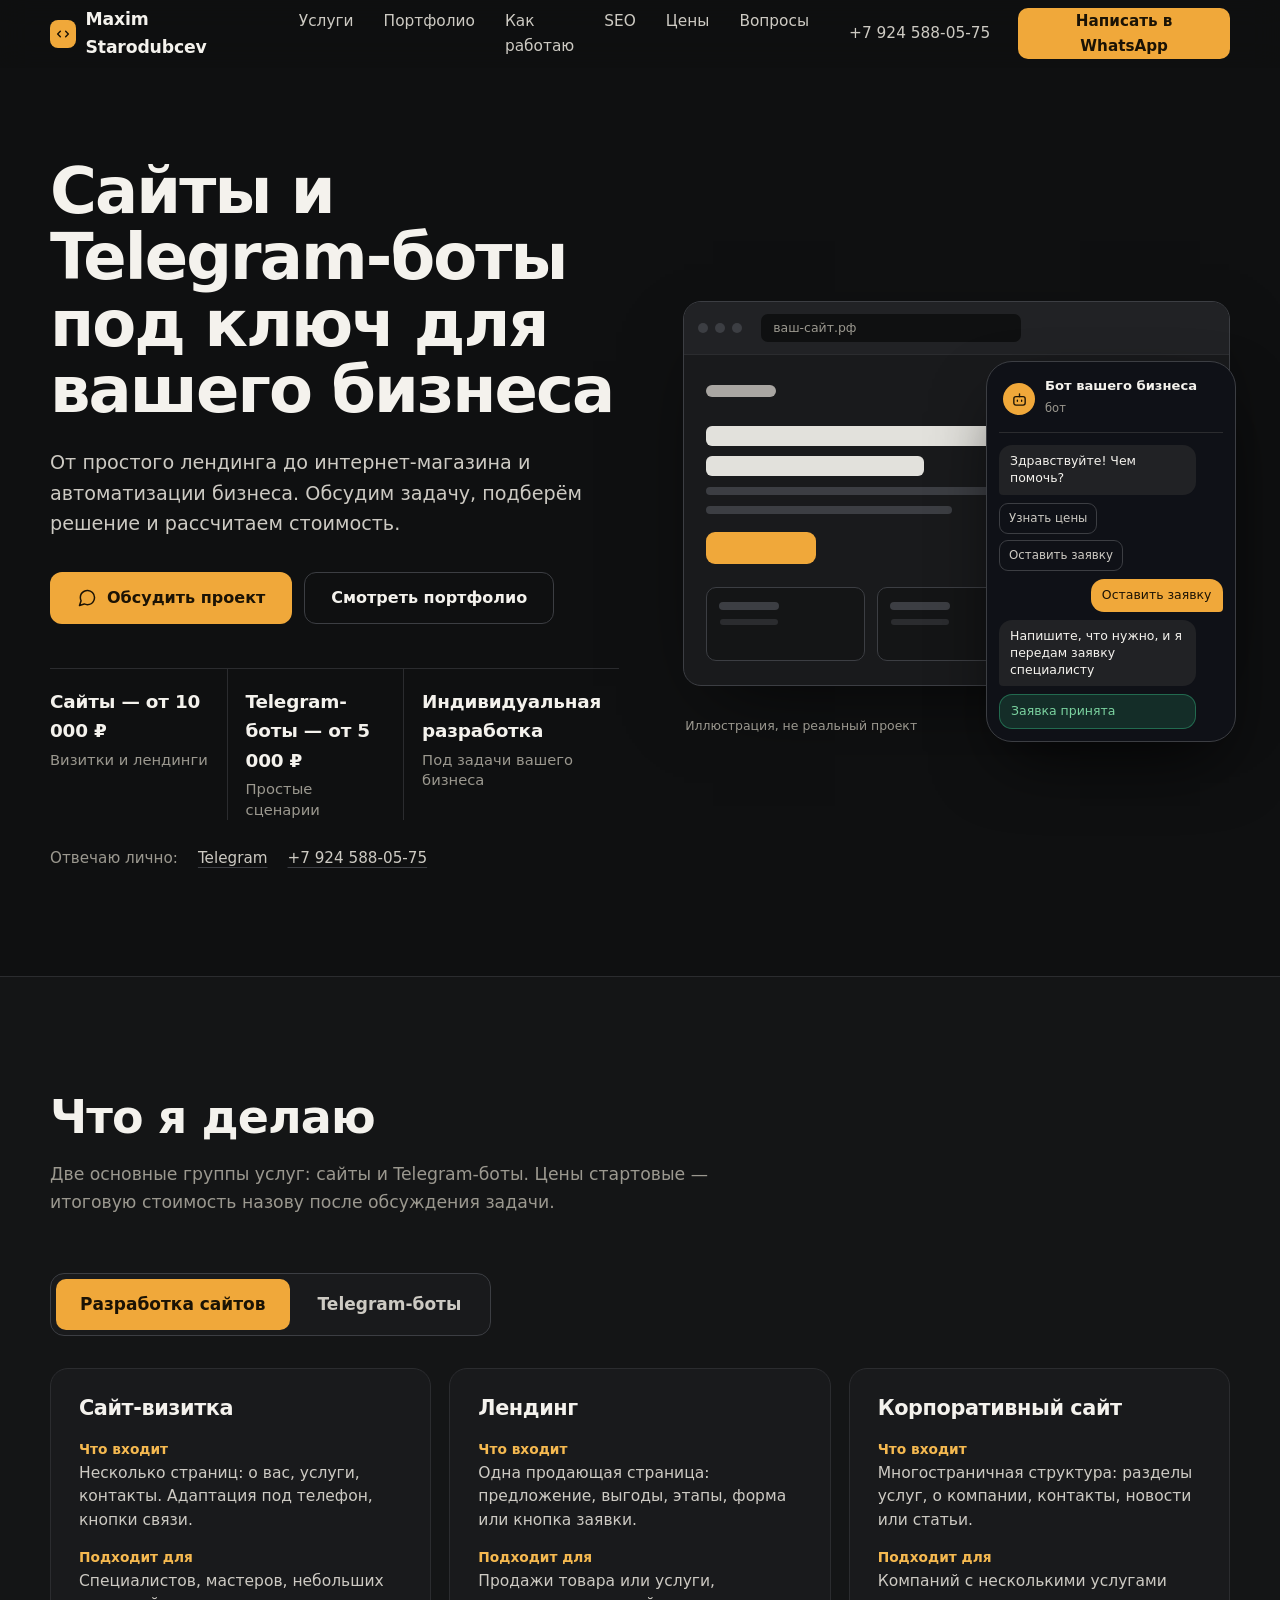
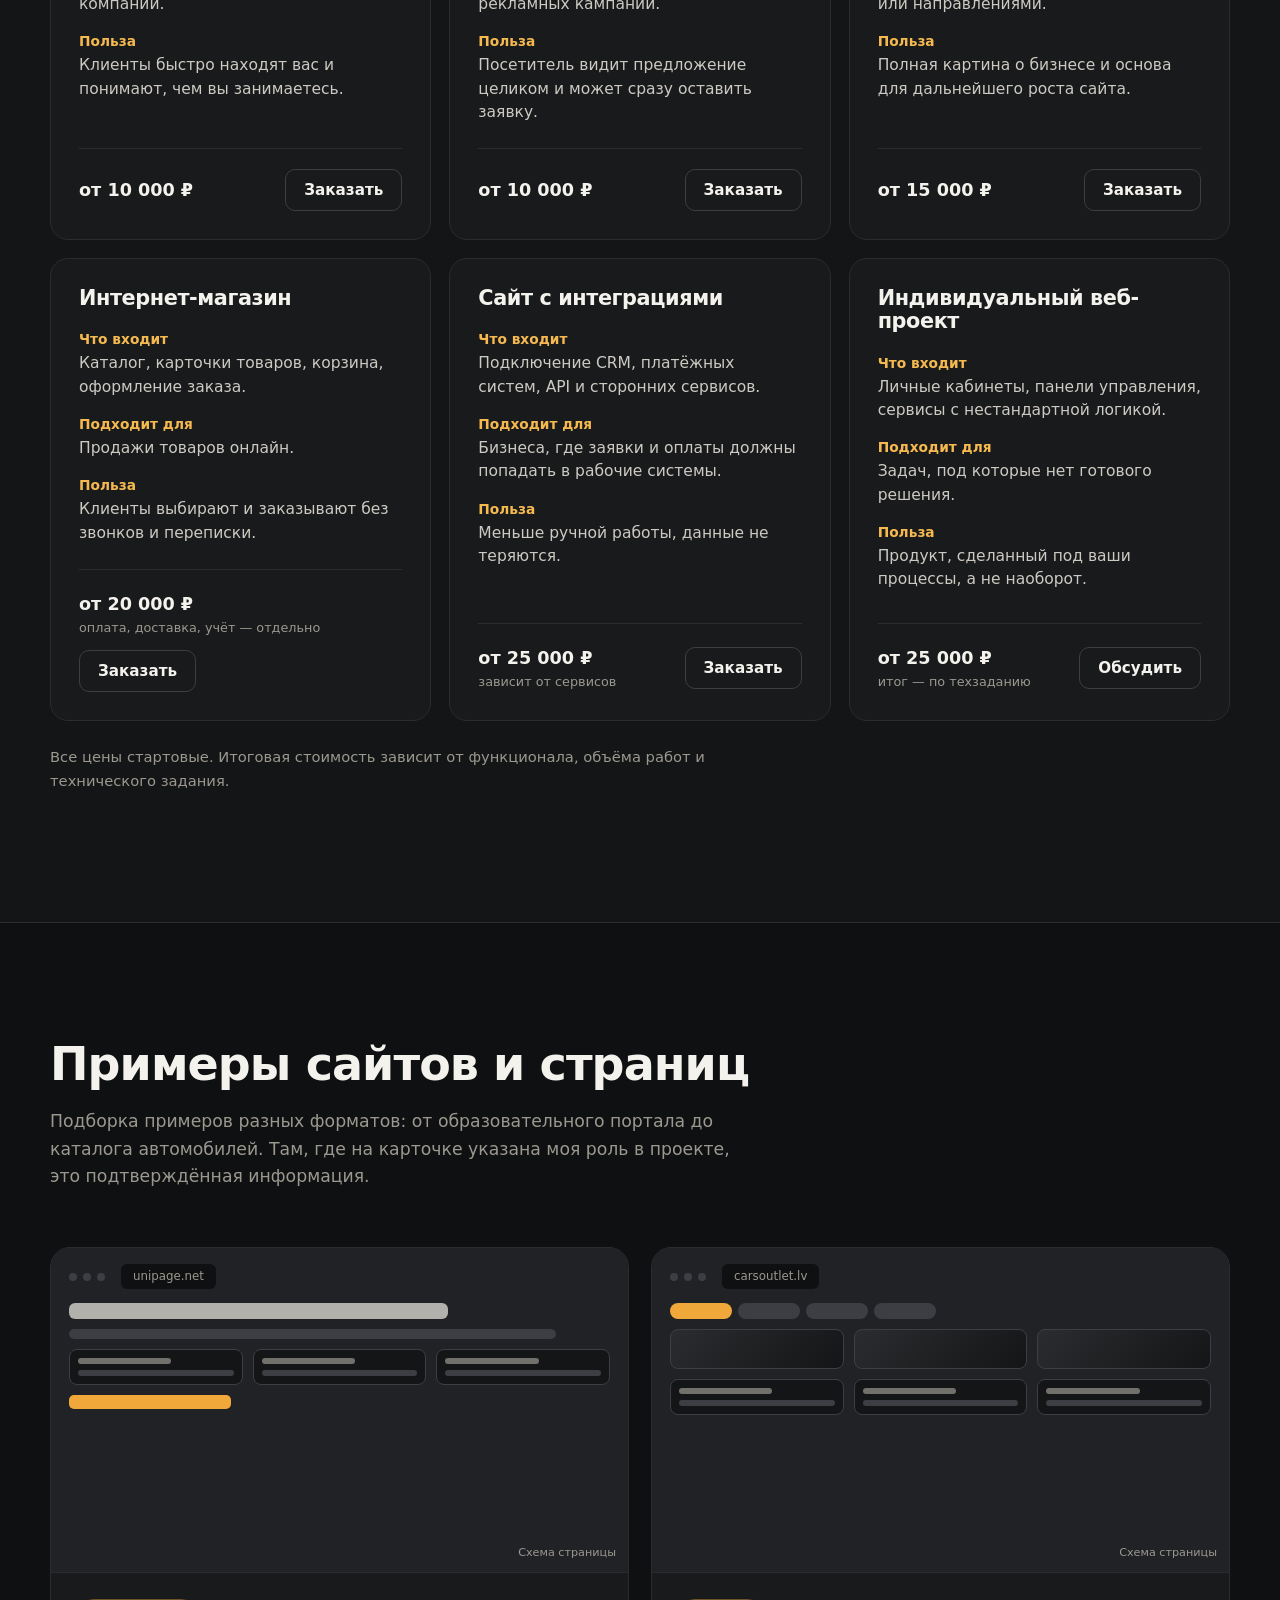
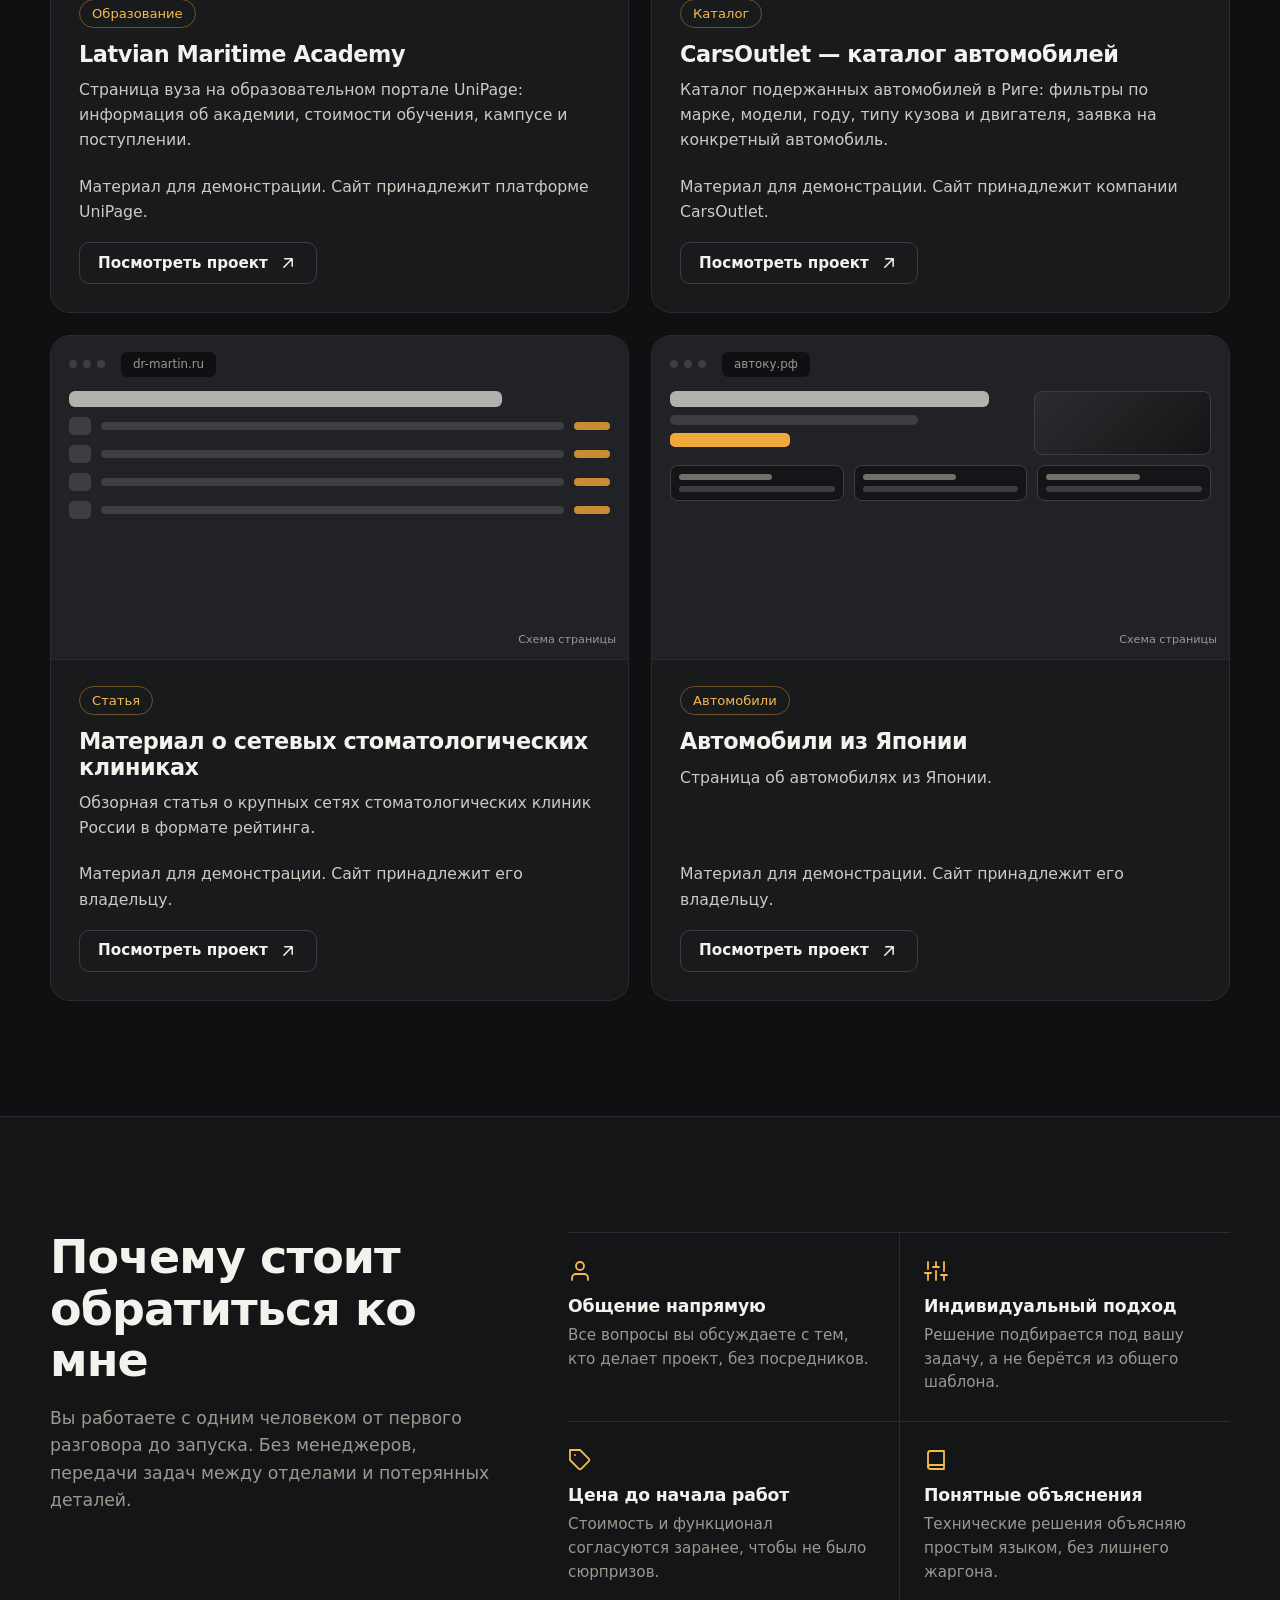
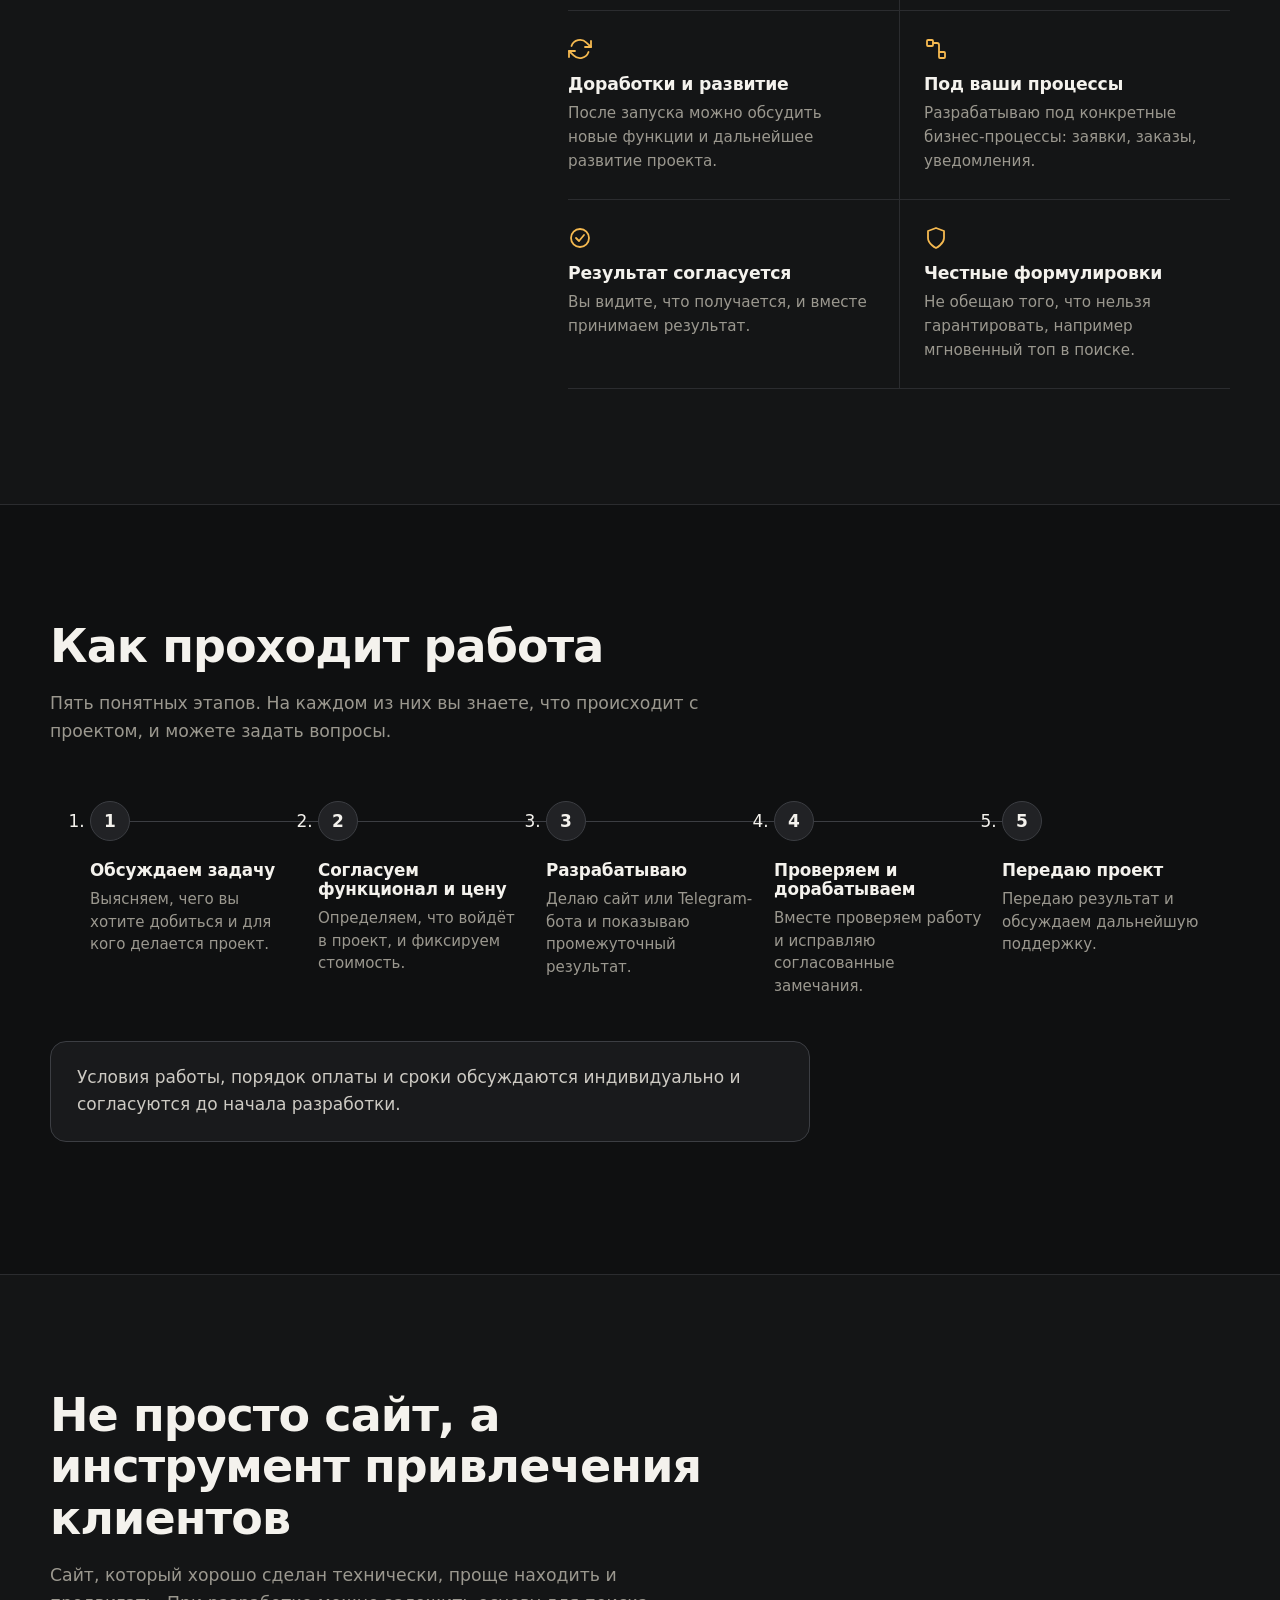
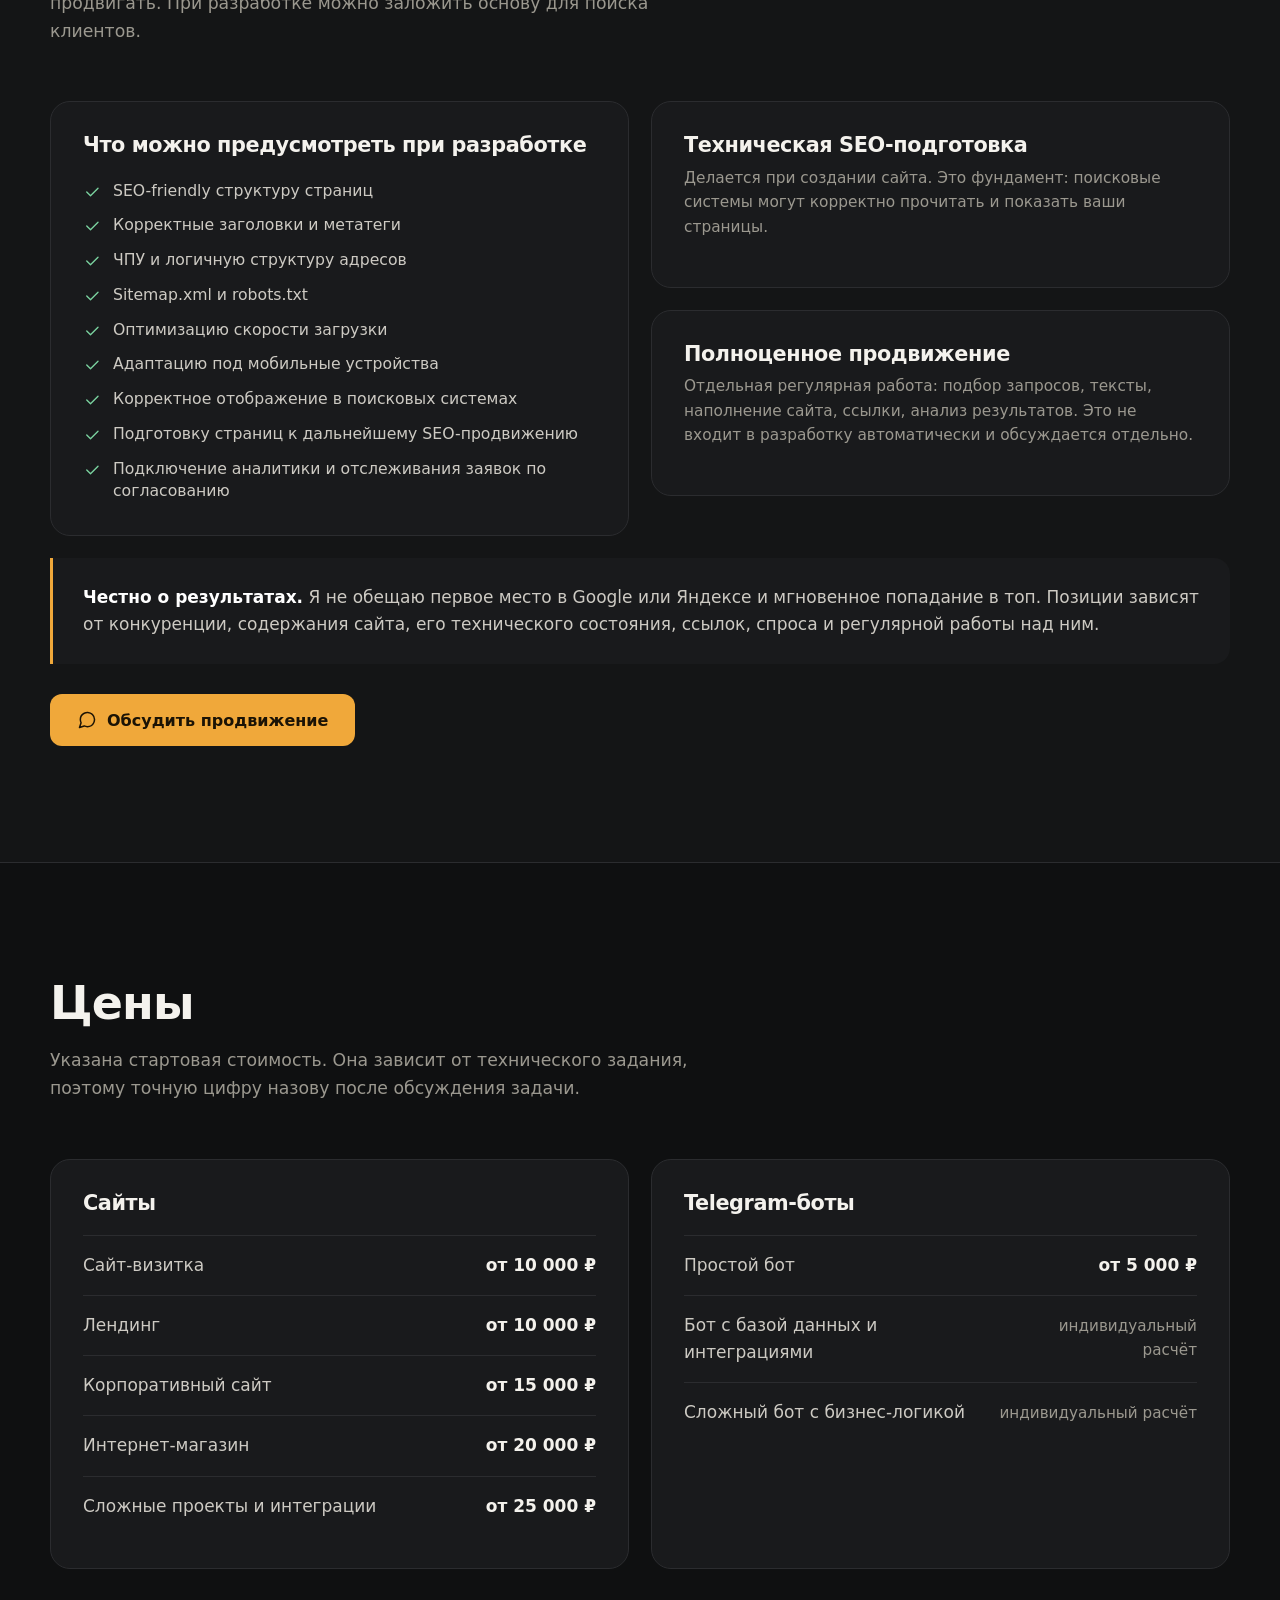
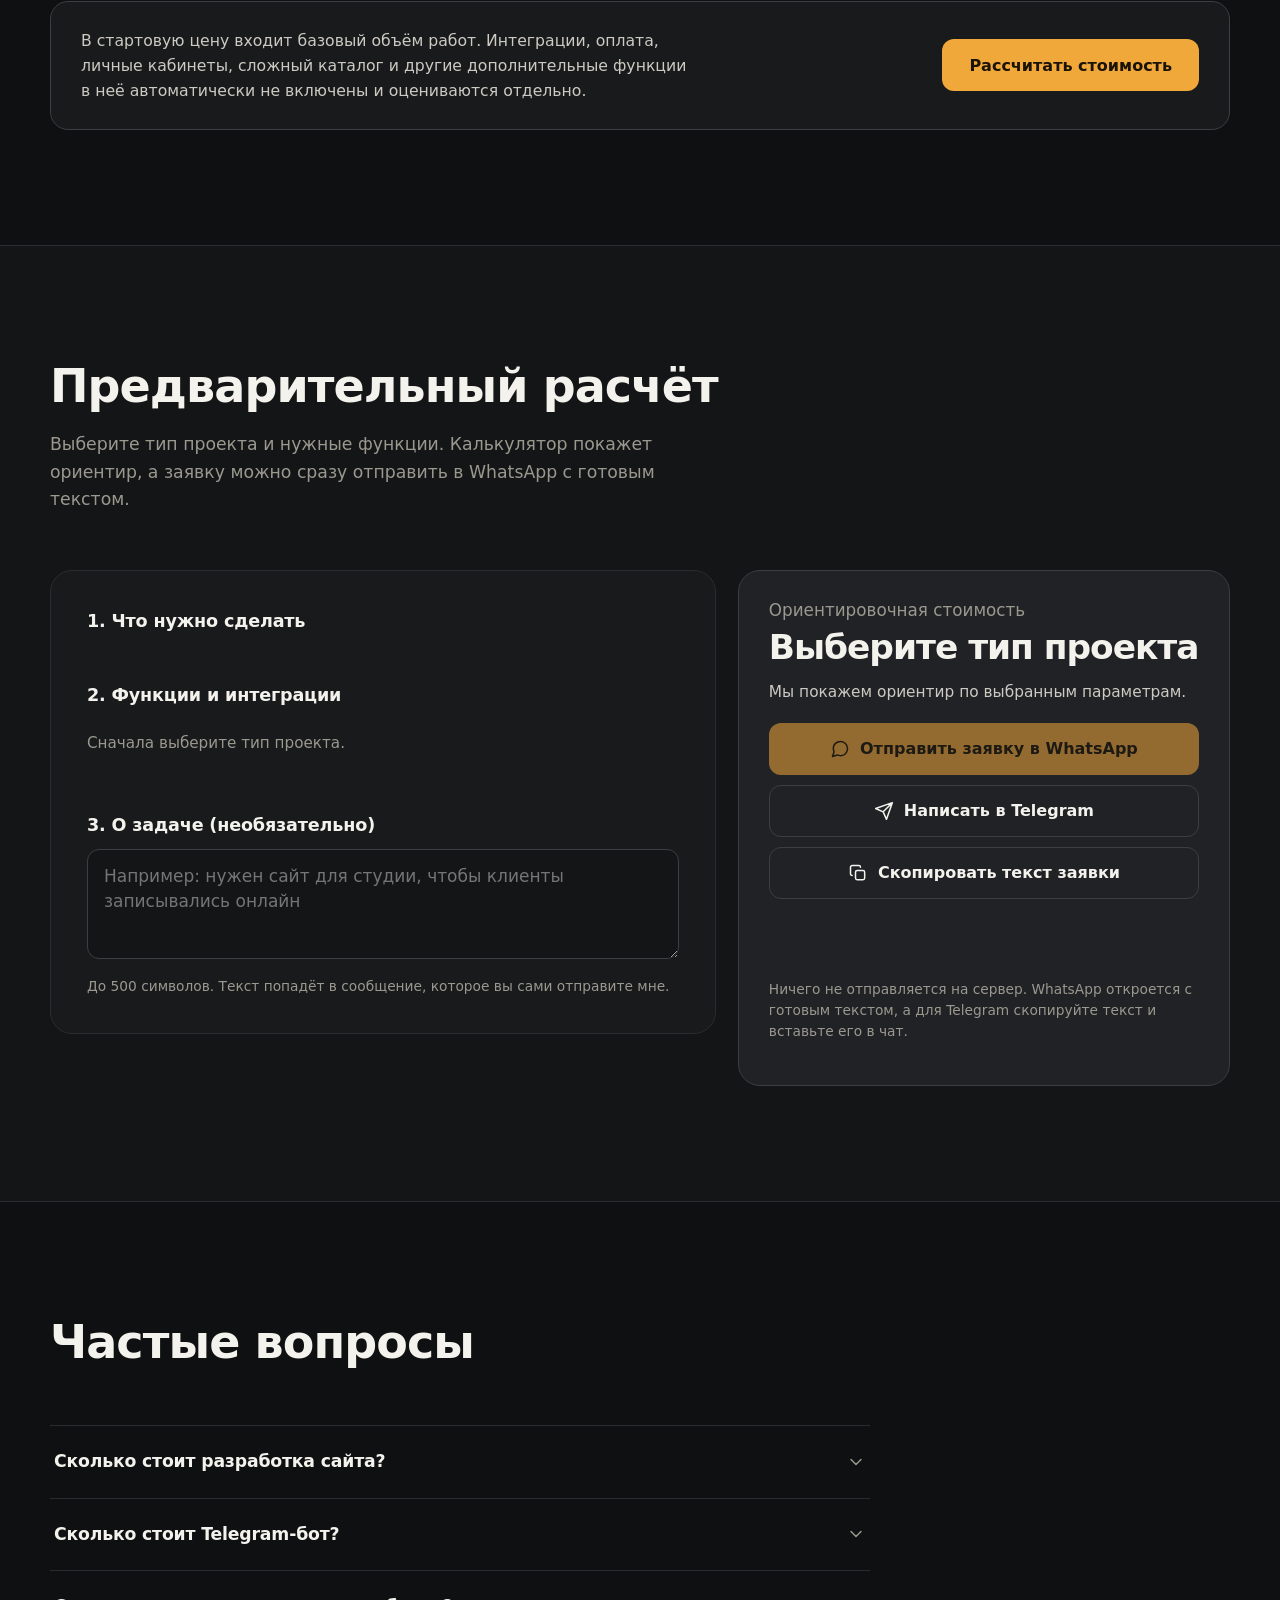
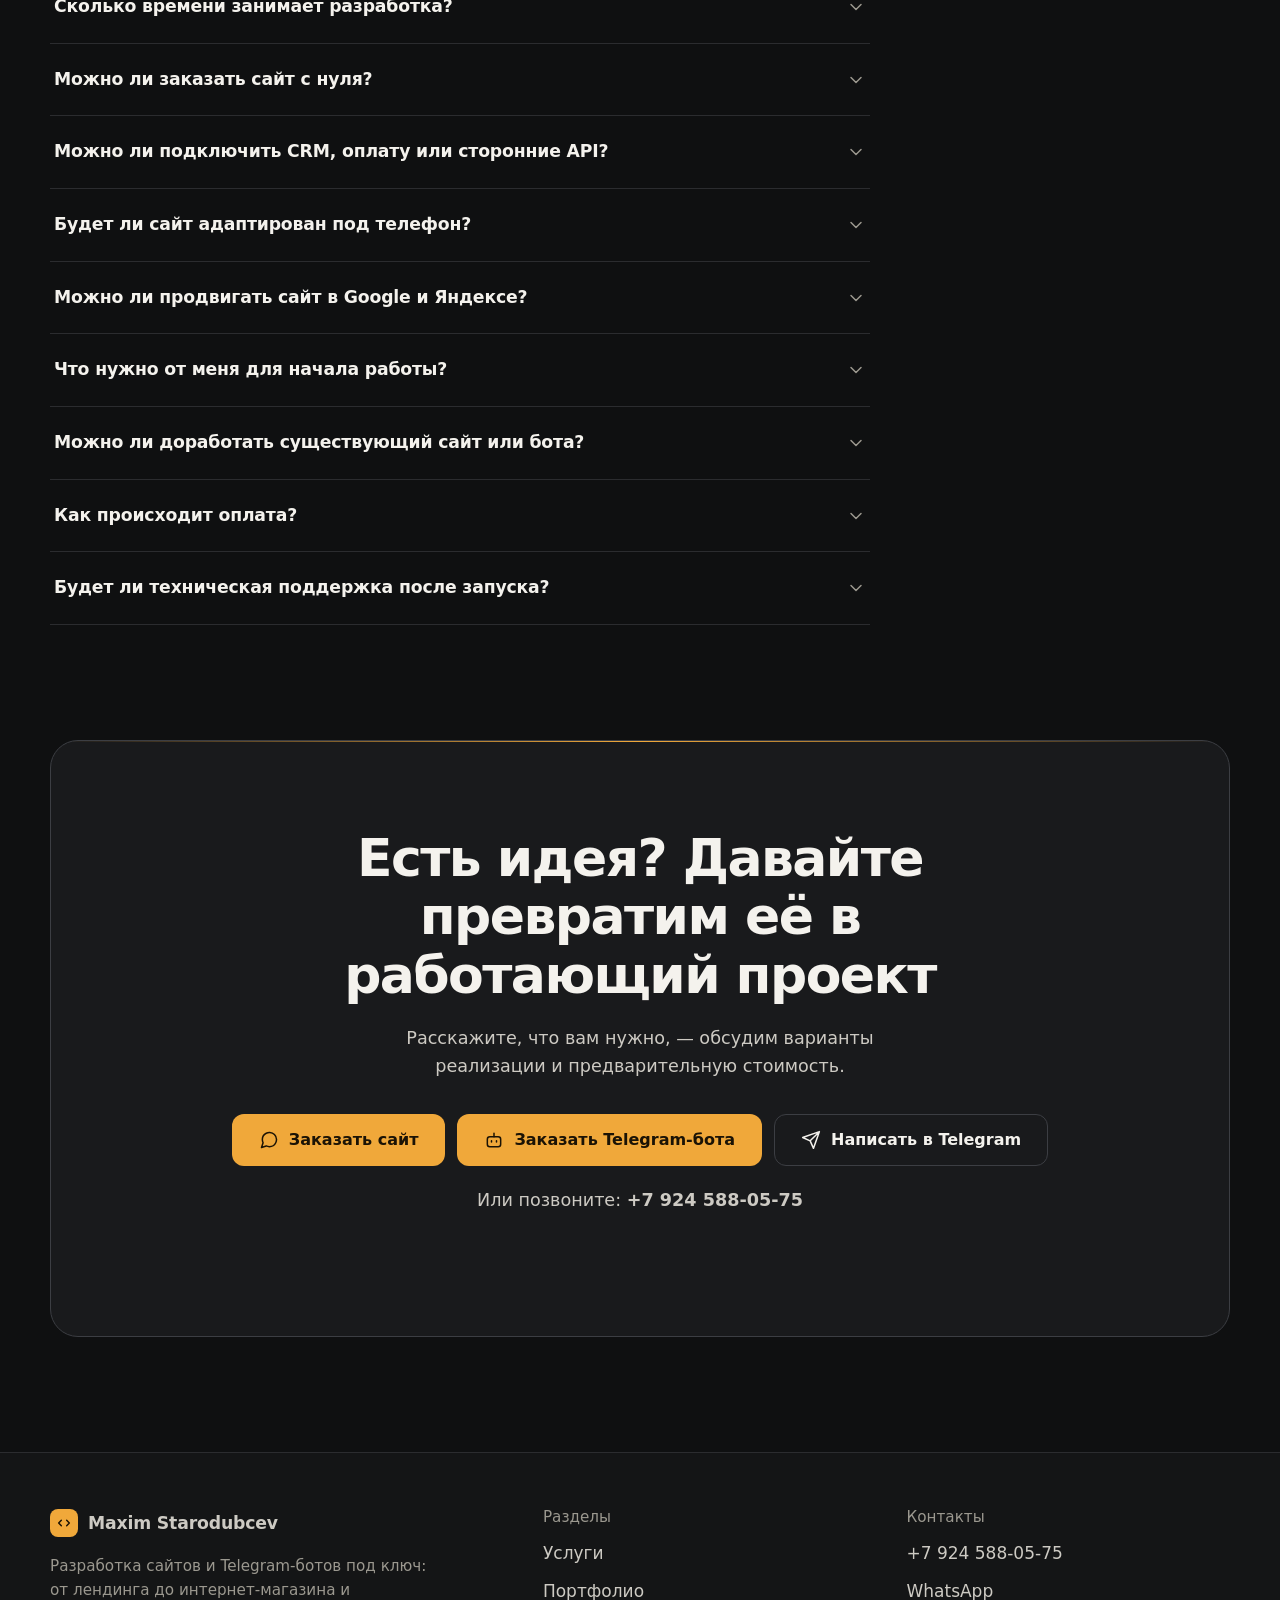
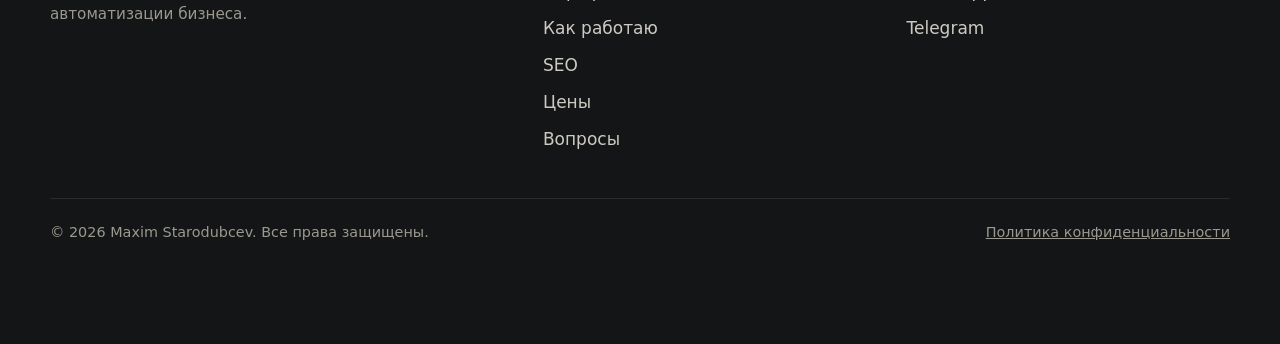
==== commit 187d4d18: "Update index.html" ====
--- a/index.html
+++ b/index.html
@@ -31,7 +31,7 @@
   <link rel="preconnect" href="https://fonts.googleapis.com">
   <link rel="preconnect" href="https://fonts.gstatic.com" crossorigin>
   <link href="https://fonts.googleapis.com/css2?family=Onest:wght@400;500;600;700&display=swap" rel="stylesheet">
-  <link rel="stylesheet" href="assets/css/styles.css">
+  <link rel="stylesheet" href="styles.css">
 
   <!-- Аналитика (Яндекс Метрика / Google Analytics): вставьте счётчик здесь по согласованию -->
 
--- a/styles.css
+++ b/styles.css
@@ -0,0 +1,400 @@
+/* ==========================================================
+   Дизайн-токены — меняйте цвета здесь
+   ========================================================== */
+:root {
+  --bg: #0f1011;
+  --bg-2: #141516;
+  --surface: #191a1c;
+  --surface-2: #212225;
+  --line: #2b2c2f;
+  --line-2: #3c3e43;
+  --text: #f4f2ed;
+  --soft: #cdcac3;
+  --muted: #9b988f;
+  --accent: #f0a83a;
+  --on-accent: #1b1305;
+  --accent-hi: #f6bb5c;
+  --accent-text: #f5b950;
+  --ok: #7bd3a0;
+  --danger: #ff8080;
+  --r-s: 8px;
+  --r-m: 14px;
+  --r-l: 24px;
+  --font: "Onest", system-ui, -apple-system, "Segoe UI", Roboto, Arial, sans-serif;
+  --container: 1180px;
+  --header-h: 68px;
+  color-scheme: dark;
+}
+
+*, *::before, *::after { box-sizing: border-box; }
+html { -webkit-text-size-adjust: 100%; scroll-padding-top: calc(var(--header-h) + 16px); }
+@media (prefers-reduced-motion: no-preference) { html { scroll-behavior: smooth; } }
+body {
+  margin: 0;
+  background: var(--bg);
+  color: var(--text);
+  font-family: var(--font);
+  font-size: 17px;
+  line-height: 1.6;
+  -webkit-font-smoothing: antialiased;
+}
+img, svg { max-width: 100%; display: block; }
+a { color: inherit; }
+p { margin: 0 0 1em; }
+h1, h2, h3, h4 { margin: 0; line-height: 1.12; letter-spacing: -0.02em; font-weight: 650; }
+ul { margin: 0; padding: 0; list-style: none; }
+button, input, textarea { font: inherit; color: inherit; }
+button { cursor: pointer; }
+[hidden] { display: none !important; }
+
+:focus-visible { outline: 2px solid var(--accent-text); outline-offset: 3px; border-radius: 6px; }
+
+.skip-link {
+  position: absolute; left: 12px; top: -60px; z-index: 100;
+  background: var(--accent); color: var(--on-accent); padding: 10px 16px; border-radius: var(--r-s);
+  text-decoration: none; transition: top .2s;
+}
+.skip-link:focus { top: 12px; }
+
+.container { width: min(var(--container), 100% - 40px); margin-inline: auto; }
+.section { padding-block: clamp(72px, 9vw, 120px); }
+.section--alt { background: var(--bg-2); border-block: 1px solid var(--line); }
+.section-head { max-width: 760px; margin-bottom: clamp(36px, 5vw, 56px); }
+.section-head h2 { font-size: clamp(30px, 4.2vw, 46px); }
+.section-head p { color: var(--muted); font-size: 1.08rem; margin-top: 18px; max-width: 62ch; }
+.icon { width: 20px; height: 20px; flex: none; stroke: currentColor; fill: none; stroke-width: 1.8; stroke-linecap: round; stroke-linejoin: round; }
+
+/* ---------- Кнопки ---------- */
+.btn {
+  display: inline-flex; align-items: center; justify-content: center; gap: 10px;
+  min-height: 52px; padding: 0 26px; border-radius: 12px;
+  font-weight: 600; font-size: 1rem; text-decoration: none; text-align: center;
+  border: 1px solid transparent; transition: background .2s, border-color .2s, transform .15s, color .2s;
+}
+.btn:active { transform: translateY(1px); }
+.btn--primary { background: var(--accent); color: var(--on-accent); }
+.btn--primary:hover { background: var(--accent-hi); }
+.btn--ghost { background: transparent; border-color: var(--line-2); color: var(--text); }
+.btn--ghost:hover { border-color: var(--accent-text); color: #fff; background: rgba(240,168,58,.08); }
+.btn--sm { min-height: 42px; padding: 0 18px; font-size: .95rem; border-radius: 10px; }
+.btn--block { width: 100%; }
+.btn[aria-disabled="true"] { opacity: .55; cursor: not-allowed; }
+
+/* ---------- Шапка ---------- */
+.site-header {
+  position: sticky; top: 0; z-index: 50; height: var(--header-h);
+  background: rgba(15,16,17,.82); backdrop-filter: blur(14px); -webkit-backdrop-filter: blur(14px);
+  border-bottom: 1px solid transparent; transition: border-color .25s;
+}
+.site-header.is-scrolled { border-color: var(--line); }
+.header-in { height: 100%; display: flex; align-items: center; gap: 28px; }
+.logo { display: inline-flex; align-items: center; gap: 10px; text-decoration: none; font-weight: 650; letter-spacing: -0.01em; font-size: 1.08rem; margin-right: auto; }
+.logo-mark { width: 28px; height: 28px; border-radius: 8px; background: var(--accent); display: grid; place-items: center; }
+.logo-mark svg { width: 16px; height: 16px; stroke: var(--on-accent); fill: none; stroke-width: 2.2; stroke-linecap: round; stroke-linejoin: round; }
+.nav-list { display: flex; gap: 6px; }
+.nav-list a { display: block; padding: 8px 12px; border-radius: 8px; text-decoration: none; color: var(--soft); font-size: .96rem; transition: color .2s, background .2s; }
+.nav-list a:hover, .nav-list a.is-active { color: #fff; background: var(--surface); }
+.header-phone { text-decoration: none; color: var(--soft); font-size: .96rem; white-space: nowrap; }
+.header-phone:hover { color: #fff; }
+.burger { display: none; width: 44px; height: 44px; border: 1px solid var(--line-2); border-radius: 10px; background: transparent; place-items: center; }
+.burger .icon { width: 22px; height: 22px; }
+.burger .i-close { display: none; }
+.burger[aria-expanded="true"] .i-open { display: none; }
+.burger[aria-expanded="true"] .i-close { display: block; }
+
+@media (max-width: 1020px) {
+  .header-phone { display: none; }
+  .burger { display: grid; }
+  .nav {
+    position: fixed; inset: var(--header-h) 0 auto 0; background: var(--bg-2);
+    border-bottom: 1px solid var(--line); padding: 12px 20px 24px;
+    display: none; max-height: calc(100dvh - var(--header-h)); overflow: auto;
+  }
+  .nav.is-open { display: block; }
+  .nav-list { flex-direction: column; gap: 2px; }
+  .nav-list a { padding: 14px 12px; font-size: 1.05rem; }
+  .header-cta { display: none; }
+}
+
+/* ---------- Первый экран ---------- */
+.hero { padding-block: clamp(44px, 7vw, 96px) clamp(56px, 7vw, 96px); overflow: hidden; }
+.hero-grid { display: grid; grid-template-columns: 1.02fr .98fr; gap: clamp(32px, 5vw, 72px); align-items: center; }
+.hero h1 { font-size: clamp(36px, 5.4vw, 64px); font-weight: 700; letter-spacing: -0.03em; line-height: 1.04; }
+.hero-lead { color: var(--soft); font-size: clamp(1.05rem, 1.5vw, 1.22rem); margin: 24px 0 32px; max-width: 54ch; }
+.hero-actions { display: flex; flex-wrap: wrap; gap: 12px; }
+.hero-prices { display: grid; grid-template-columns: repeat(3, 1fr); gap: 0; margin-top: 44px; border-top: 1px solid var(--line); }
+.hero-prices li { padding: 18px 18px 0 0; }
+.hero-prices li + li { padding-left: 18px; border-left: 1px solid var(--line); }
+.hero-prices b { display: block; font-size: 1.15rem; font-weight: 650; letter-spacing: -0.01em; }
+.hero-prices span { color: var(--muted); font-size: .92rem; line-height: 1.4; display: block; margin-top: 4px; }
+.hero-direct { margin-top: 26px; color: var(--muted); font-size: .95rem; display: flex; flex-wrap: wrap; gap: 6px 20px; align-items: center; }
+.hero-direct a { color: var(--soft); text-decoration: underline; text-decoration-color: var(--line-2); text-underline-offset: 4px; }
+.hero-direct a:hover { color: #fff; text-decoration-color: var(--accent-text); }
+
+/* Иллюстрация: сайт + бот */
+.stage { position: relative; padding: 0 0 56px; }
+.mock-browser { background: var(--surface); border: 1px solid var(--line-2); border-radius: 18px; overflow: hidden; box-shadow: 0 30px 80px -30px rgba(0,0,0,.7); }
+.mb-bar { display: flex; align-items: center; gap: 7px; padding: 12px 14px; border-bottom: 1px solid var(--line); background: var(--surface-2); }
+.mb-bar i { width: 10px; height: 10px; border-radius: 50%; background: var(--line-2); }
+.mb-url { margin-left: 12px; flex: 1; background: var(--bg); border-radius: 7px; padding: 4px 12px; font-size: .78rem; color: var(--muted); max-width: 260px; }
+.mb-body { padding: 22px; display: grid; gap: 22px; min-height: 330px; }
+.mb-nav { display: flex; align-items: center; gap: 14px; }
+.mb-nav b { width: 70px; height: 12px; border-radius: 6px; background: var(--soft); opacity: .8; margin-right: auto; }
+.mb-nav span { width: 34px; height: 8px; border-radius: 4px; background: var(--line-2); }
+.mb-nav em { width: 64px; height: 24px; border-radius: 8px; background: var(--accent); }
+.mb-hero { display: grid; gap: 10px; max-width: 70%; }
+.mb-h { height: 20px; border-radius: 6px; background: var(--text); opacity: .92; }
+.mb-h.s { width: 62%; }
+.mb-p { height: 8px; border-radius: 4px; background: var(--line-2); }
+.mb-p.s { width: 70%; }
+.mb-btn { width: 110px; height: 32px; border-radius: 9px; background: var(--accent); margin-top: 8px; }
+.mb-cards { display: grid; grid-template-columns: repeat(3, 1fr); gap: 12px; }
+.mb-cards div { height: 74px; border-radius: 10px; border: 1px solid var(--line-2); background: var(--bg-2); position: relative; }
+.mb-cards div::after { content: ""; position: absolute; left: 12px; top: 14px; width: 38%; height: 8px; border-radius: 4px; background: var(--line-2); box-shadow: 0 16px 0 -1px var(--line); }
+
+.mock-phone { position: absolute; right: -6px; bottom: 0; width: min(250px, 50%); background: #0f1117; border: 1px solid var(--line-2); border-radius: 26px; padding: 12px; box-shadow: 0 30px 70px -20px rgba(0,0,0,.8); }
+.ph-head { display: flex; align-items: center; gap: 10px; padding: 4px 4px 12px; border-bottom: 1px solid var(--line); }
+.ph-ava { width: 32px; height: 32px; border-radius: 50%; background: var(--accent); display: grid; place-items: center; }
+.ph-ava svg { width: 17px; height: 17px; stroke: var(--on-accent); fill: none; stroke-width: 1.9; stroke-linecap: round; stroke-linejoin: round; }
+.ph-head b { display: block; font-size: .82rem; line-height: 1.2; }
+.ph-head small { color: var(--muted); font-size: .72rem; }
+.ph-chat { display: grid; gap: 8px; padding-top: 12px; min-height: 236px; align-content: start; }
+.msg { margin: 0; padding: 8px 11px; border-radius: 13px; font-size: .78rem; line-height: 1.35; max-width: 88%; }
+.msg.in { background: var(--surface-2); border-bottom-left-radius: 4px; }
+.msg.out { background: var(--accent); color: var(--on-accent); justify-self: end; border-bottom-right-radius: 4px; }
+.msg.ok { background: rgba(61,220,151,.14); color: var(--ok); border: 1px solid rgba(61,220,151,.35); }
+.chips { display: flex; flex-wrap: wrap; gap: 6px; }
+.chips span { border: 1px solid var(--line-2); border-radius: 9px; padding: 5px 9px; font-size: .74rem; color: var(--soft); }
+.stage-note { position: absolute; left: 2px; bottom: 6px; font-size: .78rem; color: var(--muted); }
+@media (prefers-reduced-motion: no-preference) {
+  .ph-chat > * { animation: pop .45s ease var(--d, 0s) both; }
+  @keyframes pop { from { opacity: 0; transform: translateY(8px); } to { opacity: 1; transform: none; } }
+}
+
+@media (max-width: 920px) {
+  .hero-grid { grid-template-columns: 1fr; }
+  .stage { max-width: 560px; }
+}
+@media (max-width: 600px) {
+  .hero-prices { grid-template-columns: 1fr; }
+  .hero-prices li, .hero-prices li + li { padding: 14px 0; border-left: 0; border-bottom: 1px solid var(--line); }
+  .hero-actions .btn { width: 100%; }
+  .mb-body { min-height: 260px; padding: 16px; }
+  .mock-phone { right: 0; width: 56%; }
+}
+
+/* ---------- Услуги ---------- */
+.tabs { display: inline-flex; padding: 5px; gap: 4px; border: 1px solid var(--line-2); border-radius: 14px; background: var(--surface); margin-bottom: 32px; }
+.tab { border: 0; background: transparent; padding: 12px 24px; border-radius: 10px; color: var(--soft); font-weight: 600; transition: background .2s, color .2s; }
+.tab:hover { color: #fff; }
+.tab[aria-selected="true"] { background: var(--accent); color: var(--on-accent); }
+.cards { display: grid; grid-template-columns: repeat(3, 1fr); gap: 18px; }
+.card { background: var(--surface); border: 1px solid var(--line); border-radius: 18px; padding: 28px; display: flex; flex-direction: column; transition: border-color .2s; }
+.card:hover { border-color: var(--line-2); }
+.card h3 { font-size: 1.3rem; margin-bottom: 18px; }
+.card dl { margin: 0 0 24px; display: grid; gap: 14px; }
+.card dt { font-size: .86rem; color: var(--accent-text); font-weight: 600; margin-bottom: 2px; }
+.card dd { margin: 0; color: var(--soft); font-size: .97rem; line-height: 1.5; }
+.card-foot { margin-top: auto; padding-top: 20px; border-top: 1px solid var(--line); display: flex; align-items: center; justify-content: space-between; gap: 12px; flex-wrap: wrap; }
+.price { font-weight: 650; font-size: 1.1rem; }
+.price small { display: block; color: var(--muted); font-weight: 400; font-size: .8rem; }
+.fine { color: var(--muted); font-size: .92rem; margin-top: 24px; max-width: 72ch; }
+@media (max-width: 1020px) { .cards { grid-template-columns: repeat(2, 1fr); } }
+@media (max-width: 660px) { .cards { grid-template-columns: 1fr; } .tabs { display: flex; } .tab { flex: 1; padding-inline: 10px; } .card { padding: 22px; } }
+
+/* ---------- Портфолио ---------- */
+.works { display: grid; grid-template-columns: repeat(2, 1fr); gap: 22px; }
+.work { background: var(--surface); border: 1px solid var(--line); border-radius: 20px; overflow: hidden; display: flex; flex-direction: column; }
+.work-body { padding: 26px 28px 28px; display: flex; flex-direction: column; flex: 1; }
+.work-tag { align-self: flex-start; font-size: .82rem; color: var(--accent-text); border: 1px solid rgba(240,168,58,.4); border-radius: 999px; padding: 3px 12px; margin-bottom: 14px; }
+.work h3 { font-size: 1.4rem; margin-bottom: 10px; }
+.work p { color: var(--soft); font-size: .98rem; }
+.work-meta { color: var(--muted); font-size: .88rem; margin: auto 0 18px; padding-top: 6px; }
+.work-meta strong { color: var(--soft); font-weight: 600; }
+.work .btn { align-self: flex-start; }
+
+.pv { position: relative; aspect-ratio: 16 / 9; background: var(--surface-2); border-bottom: 1px solid var(--line); padding: 16px 18px; display: grid; grid-template-rows: auto 1fr; gap: 14px; }
+.pv-bar { display: flex; align-items: center; gap: 6px; }
+.pv-bar i { width: 8px; height: 8px; border-radius: 50%; background: var(--line-2); }
+.pv-bar span { margin-left: 10px; font-size: .74rem; color: var(--muted); background: var(--bg); padding: 3px 12px; border-radius: 6px; }
+.pv-art { display: grid; gap: 10px; align-content: start; min-height: 0; }
+.pv-art .l { height: 10px; border-radius: 5px; background: var(--line-2); }
+.pv-art .t { height: 16px; border-radius: 6px; background: var(--soft); opacity: .85; }
+.pv-art .a { background: var(--accent); }
+.row { display: grid; gap: 10px; }
+.row.c3 { grid-template-columns: repeat(3, 1fr); }
+.row.c2 { grid-template-columns: 2fr 1fr; }
+.box { border: 1px solid var(--line-2); background: var(--bg-2); border-radius: 8px; min-height: 36px; padding: 8px; display: grid; gap: 6px; align-content: start; }
+.box i { display: block; height: 6px; border-radius: 3px; background: var(--line-2); }
+.box i:first-child { background: var(--muted); opacity: .7; width: 60%; }
+.box.img { min-height: 40px; background: linear-gradient(135deg, var(--line) , var(--bg-2)); }
+.pill-row { display: flex; gap: 6px; }
+.pill-row i { height: 16px; flex: 1; max-width: 62px; border-radius: 8px; background: var(--line-2); }
+.pill-row i:first-child { background: var(--accent); }
+.list-row { display: grid; grid-template-columns: 22px 1fr 36px; gap: 10px; align-items: center; }
+.list-row b { height: 18px; border-radius: 5px; background: var(--line-2); }
+.list-row span { height: 8px; border-radius: 4px; background: var(--line-2); }
+.list-row em { height: 8px; border-radius: 4px; background: var(--accent); opacity: .8; }
+.pv-label { position: absolute; right: 12px; bottom: 10px; font-size: .7rem; color: var(--muted); }
+@media (max-width: 760px) { .works { grid-template-columns: 1fr; } .work-body { padding: 22px; } }
+
+/* ---------- Преимущества ---------- */
+.why-grid { display: grid; grid-template-columns: .8fr 1.2fr; gap: clamp(32px, 6vw, 88px); align-items: start; }
+.why-grid .section-head { position: sticky; top: calc(var(--header-h) + 32px); margin-bottom: 0; }
+.why-list { display: grid; grid-template-columns: 1fr 1fr; border-top: 1px solid var(--line); }
+.why-list li { padding: 26px 24px 26px 0; border-bottom: 1px solid var(--line); }
+.why-list li:nth-child(even) { padding-left: 24px; padding-right: 0; border-left: 1px solid var(--line); }
+.why-list .icon { color: var(--accent-text); margin-bottom: 14px; width: 24px; height: 24px; }
+.why-list h3 { font-size: 1.08rem; margin-bottom: 8px; letter-spacing: -0.01em; }
+.why-list p { color: var(--muted); font-size: .95rem; margin: 0; line-height: 1.55; }
+@media (max-width: 920px) { .why-grid { grid-template-columns: 1fr; } .why-grid .section-head { position: static; margin-bottom: 32px; } }
+@media (max-width: 560px) { .why-list { grid-template-columns: 1fr; } .why-list li, .why-list li:nth-child(even) { padding: 22px 0; border-left: 0; } }
+
+/* ---------- Процесс ---------- */
+.steps { display: grid; grid-template-columns: repeat(5, 1fr); gap: 0; counter-reset: step; }
+.step { position: relative; padding: 0 20px 0 0; }
+.step::before { content: counter(step); counter-increment: step; display: grid; place-items: center; width: 40px; height: 40px; border-radius: 50%; background: var(--surface-2); border: 1px solid var(--line-2); font-weight: 650; position: relative; z-index: 1; }
+.step::after { content: ""; position: absolute; top: 20px; left: 40px; right: 0; height: 1px; background: var(--line-2); }
+.step:last-child::after { display: none; }
+.step h3 { font-size: 1.05rem; margin: 20px 0 8px; letter-spacing: -0.01em; }
+.step p { color: var(--muted); font-size: .94rem; margin: 0; line-height: 1.5; }
+.steps-note { margin-top: 44px; padding: 22px 26px; border: 1px solid var(--line-2); border-radius: 16px; background: var(--surface); color: var(--soft); max-width: 760px; }
+@media (max-width: 920px) {
+  .steps { grid-template-columns: 1fr; }
+  .step { padding: 0 0 28px 60px; }
+  .step::before { position: absolute; left: 0; top: 0; }
+  .step::after { top: 40px; bottom: 0; left: 20px; right: auto; width: 1px; height: auto; }
+  .step h3 { margin-top: 8px; }
+}
+
+/* ---------- SEO ---------- */
+.seo-grid { display: grid; grid-template-columns: 1fr 1fr; gap: 22px; }
+.panel { background: var(--surface); border: 1px solid var(--line); border-radius: 20px; padding: 32px; }
+.panel h3 { font-size: 1.3rem; margin-bottom: 8px; }
+.panel > p { color: var(--muted); font-size: .96rem; }
+.ticks { display: grid; gap: 12px; margin-top: 22px; }
+.ticks li { display: flex; gap: 12px; color: var(--soft); font-size: .98rem; line-height: 1.45; }
+.ticks .icon { color: var(--ok); width: 18px; height: 18px; margin-top: 3px; }
+.panel--muted .ticks .icon { color: var(--accent-text); }
+.seo-note { margin-top: 22px; padding: 26px 30px; border-left: 3px solid var(--accent); background: var(--surface); border-radius: 0 16px 16px 0; color: var(--soft); }
+.seo-note strong { color: #fff; }
+.seo-cta { margin-top: 30px; display: flex; flex-wrap: wrap; gap: 14px; align-items: center; }
+@media (max-width: 860px) { .seo-grid { grid-template-columns: 1fr; } .panel { padding: 24px; } }
+
+/* ---------- Отзывы ---------- */
+.reviews { display: grid; grid-template-columns: repeat(3, 1fr); gap: 18px; }
+.review { background: var(--surface); border: 1px solid var(--line); border-radius: 18px; padding: 26px; display: flex; flex-direction: column; gap: 16px; }
+.review blockquote { margin: 0; color: var(--soft); }
+.review figcaption { margin-top: auto; font-size: .92rem; color: var(--muted); }
+.review figcaption strong { color: var(--text); display: block; }
+.review a { color: var(--accent-text); font-size: .9rem; }
+.review--empty { border-style: dashed; color: var(--muted); min-height: 150px; justify-content: center; text-align: center; }
+@media (max-width: 920px) { .reviews { grid-template-columns: 1fr; } }
+
+/* ---------- Цены ---------- */
+.price-grid { display: grid; grid-template-columns: 1fr 1fr; gap: 22px; }
+.price-list { margin-top: 20px; }
+.price-list li { display: flex; align-items: baseline; justify-content: space-between; gap: 16px; padding: 16px 0; border-top: 1px solid var(--line); }
+.price-list span { color: var(--soft); }
+.price-list b { font-weight: 650; white-space: nowrap; text-align: right; }
+.price-list .ind { color: var(--muted); font-weight: 500; font-size: .95rem; white-space: normal; }
+.price-foot { margin-top: 32px; display: flex; flex-wrap: wrap; gap: 20px 28px; align-items: center; justify-content: space-between; padding: 26px 30px; border: 1px solid var(--line-2); border-radius: 18px; background: var(--surface); }
+.price-foot p { margin: 0; color: var(--soft); max-width: 62ch; font-size: .98rem; }
+@media (max-width: 860px) { .price-grid { grid-template-columns: 1fr; } .price-foot { padding: 22px; } }
+
+/* ---------- Калькулятор ---------- */
+.calc { display: grid; grid-template-columns: 1.15fr .85fr; gap: 22px; align-items: start; }
+.calc-form { background: var(--surface); border: 1px solid var(--line); border-radius: 22px; padding: clamp(22px, 3vw, 36px); display: grid; gap: 32px; }
+.calc fieldset { border: 0; padding: 0; margin: 0; min-width: 0; }
+.calc legend { font-weight: 650; font-size: 1.1rem; padding: 0; margin-bottom: 14px; letter-spacing: -0.01em; }
+.calc-types { display: grid; grid-template-columns: 1fr 1fr; gap: 10px; }
+.opt { position: relative; }
+.opt input { position: absolute; opacity: 0; inset: 0; width: 100%; height: 100%; margin: 0; cursor: pointer; }
+.opt label { display: block; height: 100%; padding: 14px 16px; border: 1px solid var(--line-2); border-radius: 12px; background: var(--bg-2); cursor: pointer; transition: border-color .2s, background .2s; }
+.opt label b { display: block; font-weight: 600; font-size: .98rem; line-height: 1.3; }
+.opt label span { display: block; color: var(--muted); font-size: .84rem; margin-top: 4px; line-height: 1.35; }
+.opt input:hover + label { border-color: var(--accent-text); }
+.opt input:checked + label { border-color: var(--accent); background: rgba(240,168,58,.12); box-shadow: inset 0 0 0 1px var(--accent); }
+.opt input:focus-visible + label { outline: 2px solid var(--accent-text); outline-offset: 3px; }
+.type-group-title { grid-column: 1 / -1; font-size: .88rem; color: var(--muted); margin: 6px 0 -2px; }
+.calc-feats { display: grid; grid-template-columns: 1fr 1fr; gap: 8px; }
+.calc-feats .opt label { padding: 12px 14px 12px 44px; position: relative; }
+.calc-feats .opt label::before { content: ""; position: absolute; left: 14px; top: 50%; width: 18px; height: 18px; margin-top: -9px; border-radius: 5px; border: 1.5px solid var(--line-2); transition: background .15s, border-color .15s; }
+.calc-feats .opt input:checked + label::before { background: var(--accent) url("data:image/svg+xml,%3Csvg xmlns='http://www.w3.org/2000/svg' viewBox='0 0 24 24' fill='none' stroke='%231b1305' stroke-width='3.5' stroke-linecap='round' stroke-linejoin='round'%3E%3Cpath d='M5 12l5 5L20 7'/%3E%3C/svg%3E") center / 14px no-repeat; border-color: var(--accent); }
+.calc-feats .opt label b { font-weight: 500; font-size: .94rem; }
+.feat-empty { color: var(--muted); font-size: .95rem; grid-column: 1 / -1; padding: 8px 0; }
+.field label { display: block; font-weight: 650; margin-bottom: 10px; font-size: 1.1rem; letter-spacing: -0.01em; }
+.field textarea { width: 100%; min-height: 110px; resize: vertical; background: var(--bg-2); border: 1px solid var(--line-2); border-radius: 12px; padding: 14px 16px; line-height: 1.5; }
+.field textarea:focus { border-color: var(--accent); outline: none; box-shadow: 0 0 0 3px rgba(240,168,58,.25); }
+.field small { display: block; color: var(--muted); margin-top: 8px; font-size: .86rem; }
+
+.calc-result { position: sticky; top: calc(var(--header-h) + 24px); background: var(--surface-2); border: 1px solid var(--line-2); border-radius: 22px; padding: 30px; }
+.calc-result h3 { font-size: 1.05rem; color: var(--muted); font-weight: 500; letter-spacing: 0; margin-bottom: 8px; }
+.res-main { font-size: clamp(1.7rem, 3vw, 2.15rem); font-weight: 700; letter-spacing: -0.03em; line-height: 1.12; margin-bottom: 14px; }
+.res-text { color: var(--soft); font-size: .96rem; margin-bottom: 18px; }
+.res-list { margin: 0 0 22px; padding: 16px 0 0; border-top: 1px solid var(--line-2); display: grid; gap: 8px; font-size: .92rem; color: var(--soft); }
+.res-list li { display: flex; gap: 8px; }
+.res-list li::before { content: ""; width: 5px; height: 5px; border-radius: 50%; background: var(--accent-text); margin-top: 10px; flex: none; }
+.res-actions { display: grid; gap: 10px; }
+.calc-error { margin-top: 12px; color: var(--danger); font-size: .92rem; min-height: 1.3em; }
+.calc-status { margin-top: 10px; color: var(--ok); font-size: .9rem; min-height: 1.3em; }
+.res-alt { margin-top: 16px; color: var(--muted); font-size: .86rem; line-height: 1.5; }
+@media (max-width: 960px) { .calc { grid-template-columns: 1fr; } .calc-result { position: static; } }
+@media (max-width: 560px) { .calc-types, .calc-feats { grid-template-columns: 1fr; } }
+
+/* ---------- FAQ ---------- */
+.faq { max-width: 820px; border-top: 1px solid var(--line); }
+.faq details { border-bottom: 1px solid var(--line); }
+.faq summary { list-style: none; cursor: pointer; display: flex; align-items: center; justify-content: space-between; gap: 20px; padding: 22px 4px; font-weight: 600; font-size: 1.08rem; letter-spacing: -0.01em; }
+.faq summary::-webkit-details-marker { display: none; }
+.faq summary:hover { color: #fff; }
+.faq summary .icon { color: var(--muted); transition: transform .25s; }
+.faq details[open] summary .icon { transform: rotate(180deg); color: var(--accent-text); }
+.faq .ans { padding: 0 4px 24px; color: var(--soft); max-width: 68ch; }
+.faq .ans p:last-child { margin-bottom: 0; }
+
+/* ---------- Финальный призыв ---------- */
+.final { text-align: center; }
+.final-box { border: 1px solid var(--line-2); border-radius: 28px; padding: clamp(40px, 7vw, 88px) clamp(22px, 5vw, 64px); background: var(--surface); position: relative; overflow: hidden; }
+.final-box::before { content: ""; position: absolute; inset: 0 0 auto 0; height: 1px; background: linear-gradient(90deg, transparent, var(--accent), transparent); }
+.final h2 { font-size: clamp(30px, 4.8vw, 52px); max-width: 18ch; margin-inline: auto; letter-spacing: -0.03em; }
+.final p { color: var(--soft); max-width: 52ch; margin: 20px auto 34px; font-size: 1.1rem; }
+.final-actions { display: flex; flex-wrap: wrap; gap: 12px; justify-content: center; }
+.final-phone { margin-top: 26px; color: var(--muted); font-size: .98rem; }
+.final-phone a { color: var(--soft); font-weight: 600; text-decoration: none; }
+.final-phone a:hover { color: #fff; }
+@media (max-width: 600px) { .final-actions .btn { width: 100%; } }
+
+/* ---------- Подвал ---------- */
+.site-footer { border-top: 1px solid var(--line); padding: 56px 0 100px; background: var(--bg-2); }
+.foot-grid { display: grid; grid-template-columns: 1.4fr 1fr 1fr; gap: 40px; }
+.foot-grid p { color: var(--muted); font-size: .95rem; max-width: 40ch; margin-top: 14px; }
+.foot-grid h3 { font-size: .95rem; color: var(--muted); font-weight: 500; letter-spacing: 0; margin-bottom: 14px; }
+.foot-grid li + li { margin-top: 10px; }
+.foot-grid a { text-decoration: none; color: var(--soft); }
+.foot-grid a:hover { color: #fff; text-decoration: underline; text-underline-offset: 4px; }
+.foot-bottom { margin-top: 44px; padding-top: 22px; border-top: 1px solid var(--line); display: flex; flex-wrap: wrap; gap: 8px 24px; justify-content: space-between; color: var(--muted); font-size: .9rem; }
+.foot-bottom a { color: var(--muted); }
+.foot-bottom a:hover { color: #fff; }
+@media (max-width: 760px) { .foot-grid { grid-template-columns: 1fr; gap: 30px; } }
+
+/* ---------- Мобильная панель быстрых действий ---------- */
+.quickbar { display: none; }
+@media (max-width: 720px) {
+  .quickbar {
+    display: grid; grid-template-columns: 1.4fr 1fr 1fr; gap: 8px; position: fixed; z-index: 60;
+    left: 0; right: 0; bottom: 0; padding: 10px 12px calc(10px + env(safe-area-inset-bottom, 0px));
+    background: rgba(15,16,17,.92); backdrop-filter: blur(14px); -webkit-backdrop-filter: blur(14px); border-top: 1px solid var(--line);
+  }
+  .quickbar .btn { min-height: 46px; padding: 0 10px; font-size: .92rem; gap: 7px; border-radius: 10px; }
+}
+
+/* ---------- Политика конфиденциальности ---------- */
+.doc { padding-block: 56px 96px; max-width: 760px; }
+.doc h1 { font-size: clamp(30px, 4.5vw, 44px); margin-bottom: 12px; }
+.doc h2 { font-size: 1.35rem; margin: 38px 0 12px; }
+.doc p, .doc li { color: var(--soft); }
+.doc ul { list-style: disc; padding-left: 22px; display: grid; gap: 6px; margin-bottom: 1em; }
+.doc a { color: var(--accent-text); }
+.doc .meta { color: var(--muted); }
+mark.todo { background: rgba(255,200,87,.16); color: #ffd98a; padding: 1px 6px; border-radius: 5px; }
